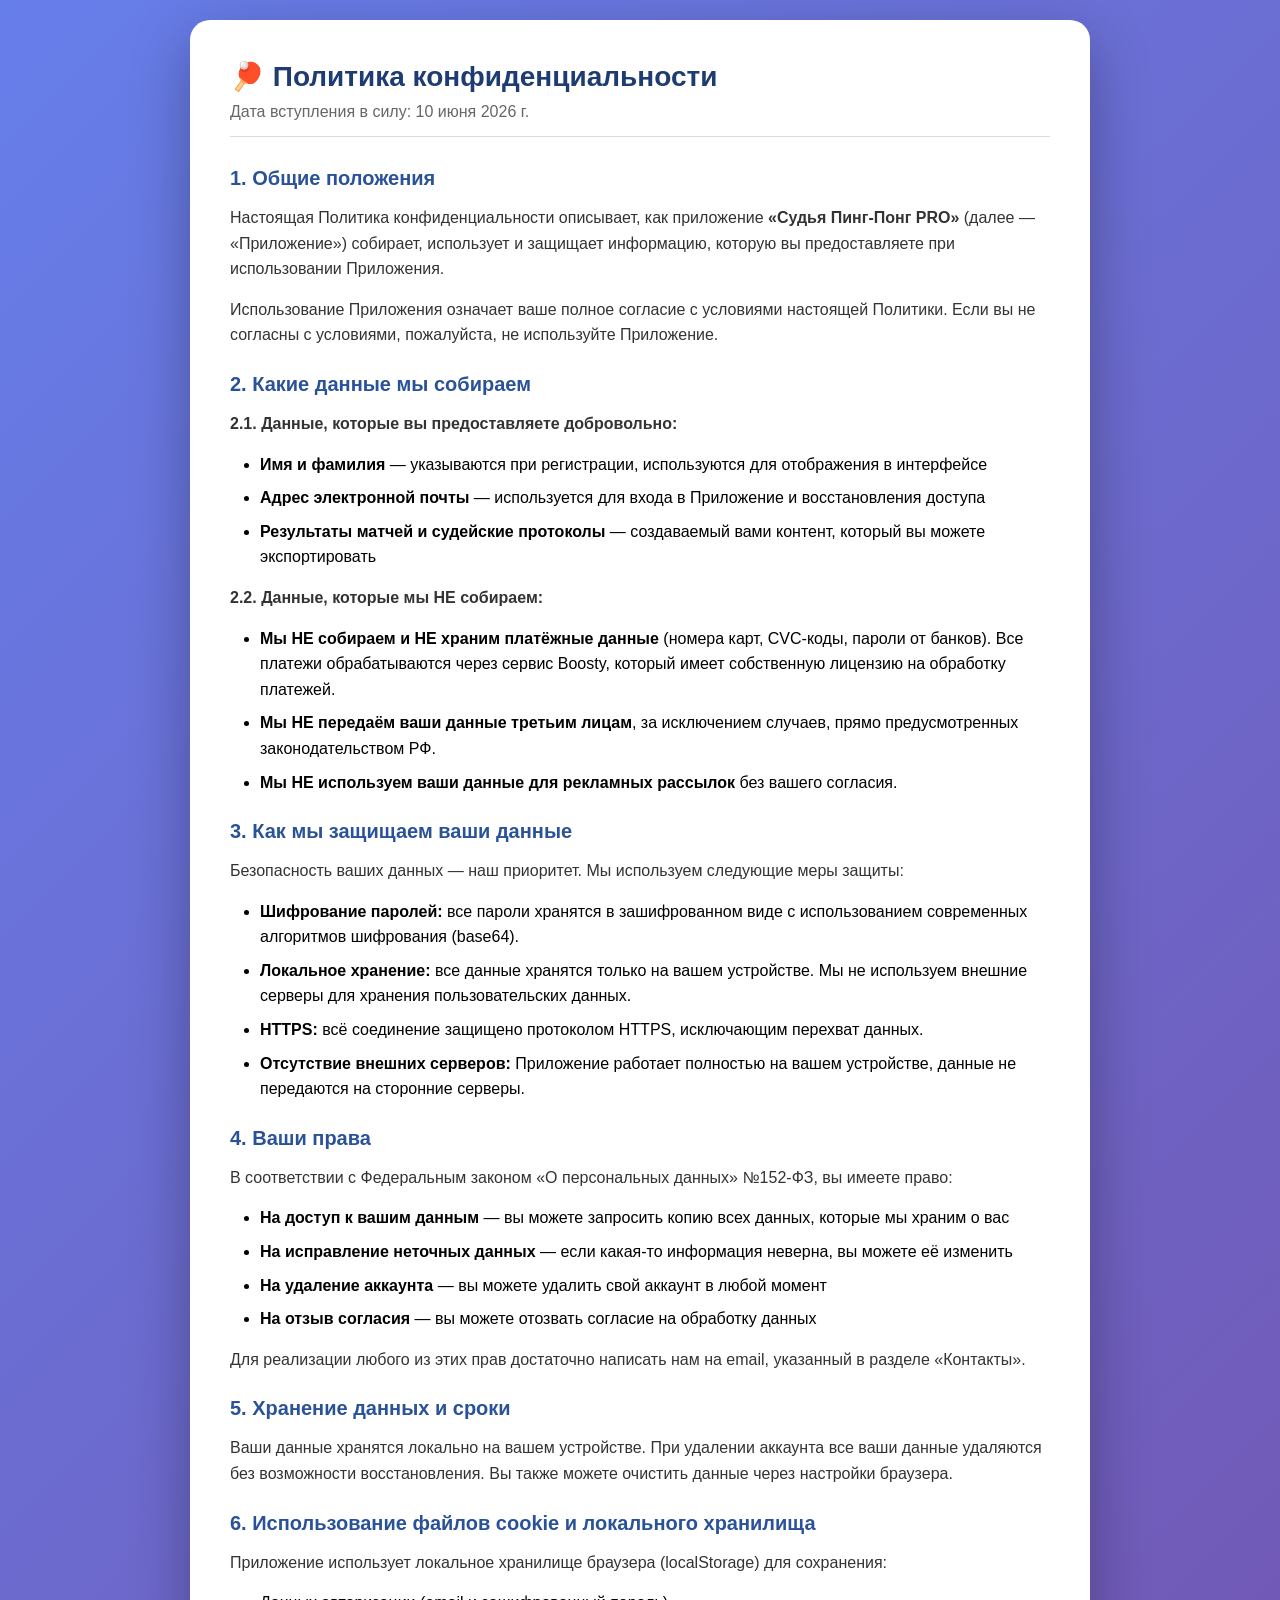
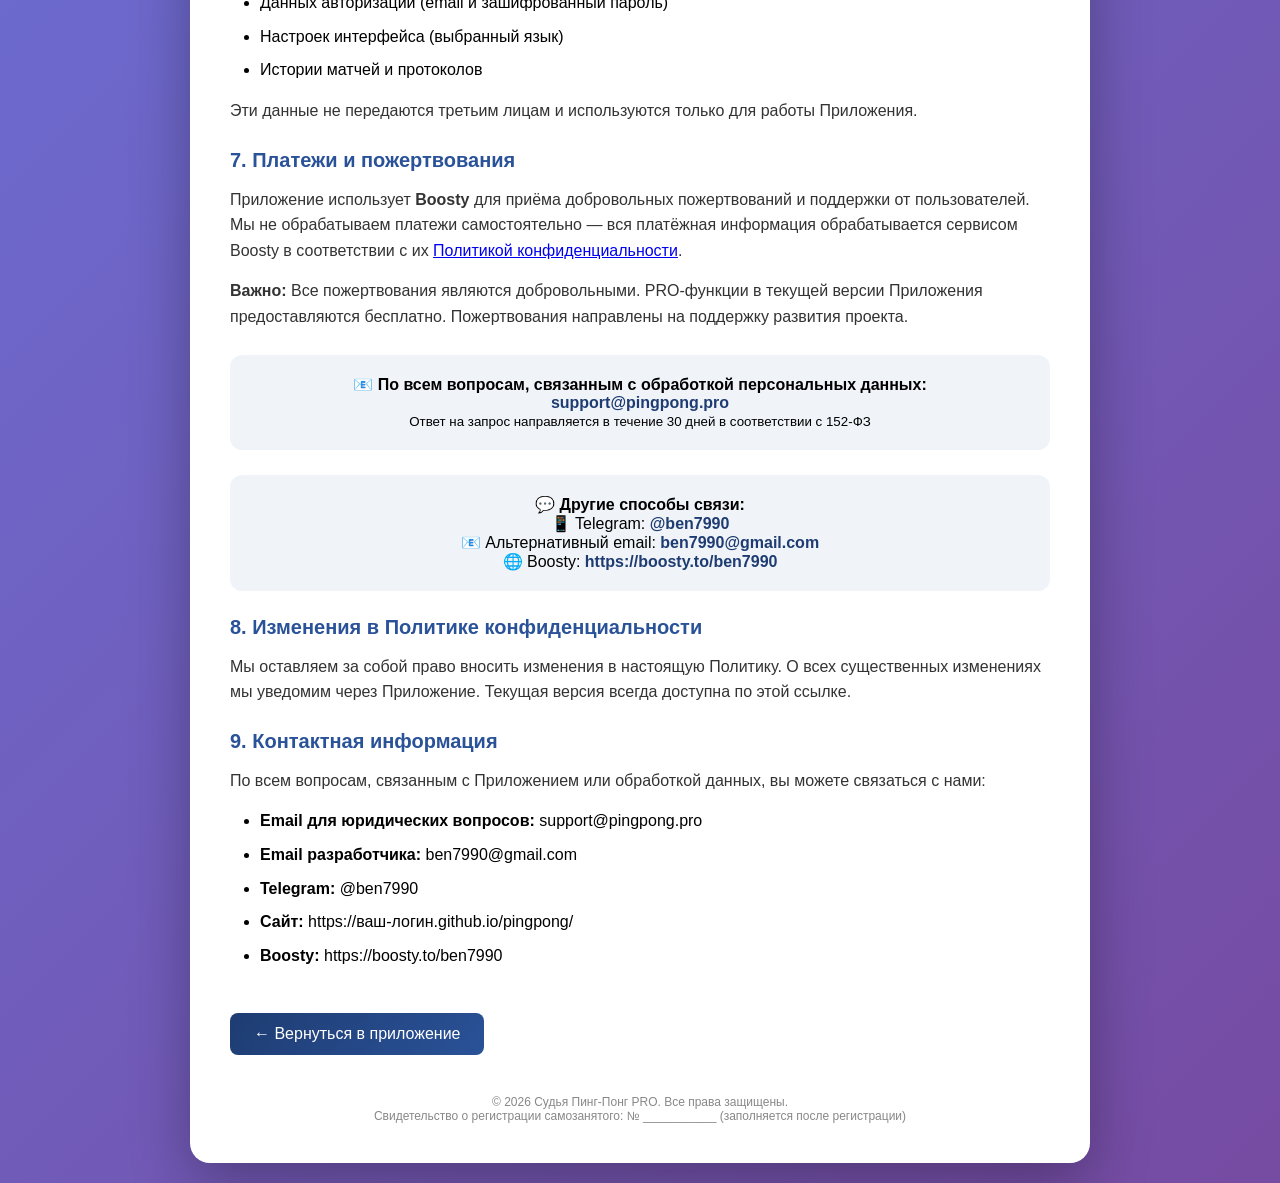
==== privacy.html @ 7342e380 "Add files via upload" ====
<!DOCTYPE html>
<html lang="ru">
<head>
    <meta charset="UTF-8">
    <meta name="viewport" content="width=device-width, initial-scale=1.0">
    <title>Политика конфиденциальности - Судья Пинг-Понг PRO</title>
    <style>
        * {
            margin: 0;
            padding: 0;
            box-sizing: border-box;
        }
        body {
            font-family: 'Segoe UI', Tahoma, Geneva, Verdana, sans-serif;
            background: linear-gradient(135deg, #667eea 0%, #764ba2 100%);
            min-height: 100vh;
            padding: 20px;
        }
        .container {
            max-width: 900px;
            margin: 0 auto;
            background: white;
            border-radius: 20px;
            padding: 40px;
            box-shadow: 0 20px 60px rgba(0,0,0,0.3);
        }
        h1 {
            color: #1e3c72;
            margin-bottom: 10px;
            font-size: 28px;
        }
        h2 {
            color: #2a5298;
            margin: 25px 0 15px 0;
            font-size: 20px;
        }
        .effective {
            color: #666;
            margin-bottom: 30px;
            padding-bottom: 15px;
            border-bottom: 1px solid #ddd;
        }
        p {
            line-height: 1.6;
            margin-bottom: 15px;
            color: #333;
        }
        ul {
            margin: 15px 0 15px 30px;
            line-height: 1.6;
        }
        li {
            margin-bottom: 8px;
        }
        .contact-block {
            background: #f0f4f8;
            padding: 20px;
            border-radius: 12px;
            margin: 25px 0;
            text-align: center;
        }
        .contact-block a {
            color: #1e3c72;
            text-decoration: none;
            font-weight: bold;
        }
        .back-btn {
            display: inline-block;
            margin-top: 30px;
            padding: 12px 24px;
            background: linear-gradient(135deg, #1e3c72, #2a5298);
            color: white;
            text-decoration: none;
            border-radius: 8px;
            text-align: center;
            transition: opacity 0.3s;
        }
        .back-btn:hover {
            opacity: 0.9;
        }
        footer {
            margin-top: 40px;
            text-align: center;
            color: #888;
            font-size: 12px;
        }
    </style>
</head>
<body>
    <div class="container">
        <h1>🏓 Политика конфиденциальности</h1>
        <div class="effective">Дата вступления в силу: 10 июня 2026 г.</div>

        <h2>1. Общие положения</h2>
        <p>Настоящая Политика конфиденциальности описывает, как приложение <strong>«Судья Пинг-Понг PRO»</strong> (далее — «Приложение») собирает, использует и защищает информацию, которую вы предоставляете при использовании Приложения.</p>
        <p>Использование Приложения означает ваше полное согласие с условиями настоящей Политики. Если вы не согласны с условиями, пожалуйста, не используйте Приложение.</p>

        <h2>2. Какие данные мы собираем</h2>
        <p><strong>2.1. Данные, которые вы предоставляете добровольно:</strong></p>
        <ul>
            <li><strong>Имя и фамилия</strong> — указываются при регистрации, используются для отображения в интерфейсе</li>
            <li><strong>Адрес электронной почты</strong> — используется для входа в Приложение и восстановления доступа</li>
            <li><strong>Результаты матчей и судейские протоколы</strong> — создаваемый вами контент, который вы можете экспортировать</li>
        </ul>

        <p><strong>2.2. Данные, которые мы НЕ собираем:</strong></p>
        <ul>
            <li><strong>Мы НЕ собираем и НЕ храним платёжные данные</strong> (номера карт, CVC-коды, пароли от банков). Все платежи обрабатываются через сервис Boosty, который имеет собственную лицензию на обработку платежей.</li>
            <li><strong>Мы НЕ передаём ваши данные третьим лицам</strong>, за исключением случаев, прямо предусмотренных законодательством РФ.</li>
            <li><strong>Мы НЕ используем ваши данные для рекламных рассылок</strong> без вашего согласия.</li>
        </ul>

        <h2>3. Как мы защищаем ваши данные</h2>
        <p>Безопасность ваших данных — наш приоритет. Мы используем следующие меры защиты:</p>
        <ul>
            <li><strong>Шифрование паролей:</strong> все пароли хранятся в зашифрованном виде с использованием современных алгоритмов шифрования (base64).</li>
            <li><strong>Локальное хранение:</strong> все данные хранятся только на вашем устройстве. Мы не используем внешние серверы для хранения пользовательских данных.</li>
            <li><strong>HTTPS:</strong> всё соединение защищено протоколом HTTPS, исключающим перехват данных.</li>
            <li><strong>Отсутствие внешних серверов:</strong> Приложение работает полностью на вашем устройстве, данные не передаются на сторонние серверы.</li>
        </ul>

        <h2>4. Ваши права</h2>
        <p>В соответствии с Федеральным законом «О персональных данных» №152-ФЗ, вы имеете право:</p>
        <ul>
            <li><strong>На доступ к вашим данным</strong> — вы можете запросить копию всех данных, которые мы храним о вас</li>
            <li><strong>На исправление неточных данных</strong> — если какая-то информация неверна, вы можете её изменить</li>
            <li><strong>На удаление аккаунта</strong> — вы можете удалить свой аккаунт в любой момент</li>
            <li><strong>На отзыв согласия</strong> — вы можете отозвать согласие на обработку данных</li>
        </ul>
        <p>Для реализации любого из этих прав достаточно написать нам на email, указанный в разделе «Контакты».</p>

        <h2>5. Хранение данных и сроки</h2>
        <p>Ваши данные хранятся локально на вашем устройстве. При удалении аккаунта все ваши данные удаляются без возможности восстановления. Вы также можете очистить данные через настройки браузера.</p>

        <h2>6. Использование файлов cookie и локального хранилища</h2>
        <p>Приложение использует локальное хранилище браузера (localStorage) для сохранения:</p>
        <ul>
            <li>Данных авторизации (email и зашифрованный пароль)</li>
            <li>Настроек интерфейса (выбранный язык)</li>
            <li>Истории матчей и протоколов</li>
        </ul>
        <p>Эти данные не передаются третьим лицам и используются только для работы Приложения.</p>

        <h2>7. Платежи и пожертвования</h2>
        <p>Приложение использует <strong>Boosty</strong> для приёма добровольных пожертвований и поддержки от пользователей. Мы не обрабатываем платежи самостоятельно — вся платёжная информация обрабатывается сервисом Boosty в соответствии с их <a href="https://boosty.to/legal/privacy" target="_blank">Политикой конфиденциальности</a>.</p>
        <p><strong>Важно:</strong> Все пожертвования являются добровольными. PRO-функции в текущей версии Приложения предоставляются бесплатно. Пожертвования направлены на поддержку развития проекта.</p>

        <div class="contact-block">
            <strong>📧 По всем вопросам, связанным с обработкой персональных данных:</strong><br>
            <a href="mailto:support@pingpong.pro">support@pingpong.pro</a><br>
            <small>Ответ на запрос направляется в течение 30 дней в соответствии с 152-ФЗ</small>
        </div>

        <div class="contact-block">
            <strong>💬 Другие способы связи:</strong><br>
            📱 Telegram: <a href="https://t.me/ben7990" target="_blank">@ben7990</a><br>
            📧 Альтернативный email: <a href="mailto:ben7990@gmail.com">ben7990@gmail.com</a><br>
            🌐 Boosty: <a href="https://boosty.to/ben7990" target="_blank">https://boosty.to/ben7990</a>
        </div>

        <h2>8. Изменения в Политике конфиденциальности</h2>
        <p>Мы оставляем за собой право вносить изменения в настоящую Политику. О всех существенных изменениях мы уведомим через Приложение. Текущая версия всегда доступна по этой ссылке.</p>

        <h2>9. Контактная информация</h2>
        <p>По всем вопросам, связанным с Приложением или обработкой данных, вы можете связаться с нами:</p>
        <ul>
            <li><strong>Email для юридических вопросов:</strong> support@pingpong.pro</li>
            <li><strong>Email разработчика:</strong> ben7990@gmail.com</li>
            <li><strong>Telegram:</strong> @ben7990</li>
            <li><strong>Сайт:</strong> https://ваш-логин.github.io/pingpong/</li>
            <li><strong>Boosty:</strong> https://boosty.to/ben7990</li>
        </ul>

        <a href="index.html" class="back-btn">← Вернуться в приложение</a>
        
        <footer>
            © 2026 Судья Пинг-Понг PRO. Все права защищены.<br>
            Свидетельство о регистрации самозанятого: № ___________ (заполняется после регистрации)
        </footer>
    </div>
</body>
</html>
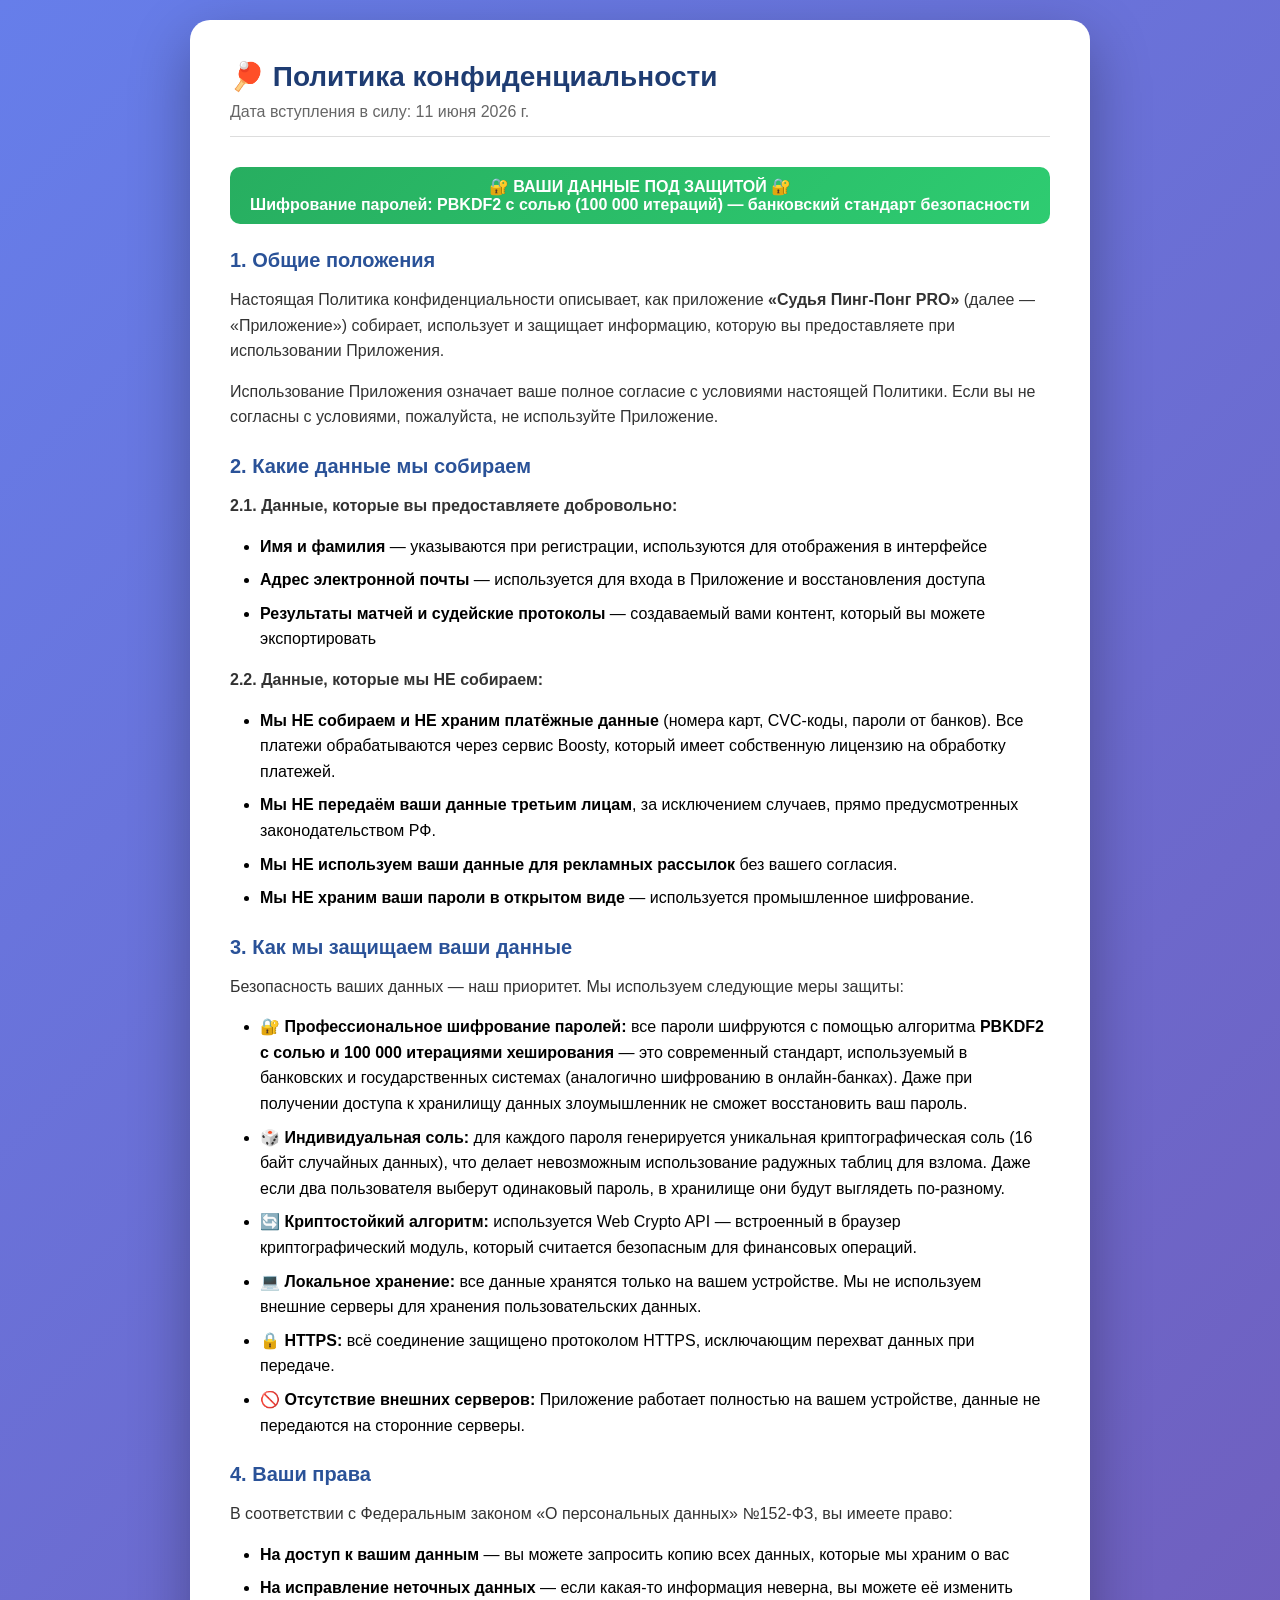
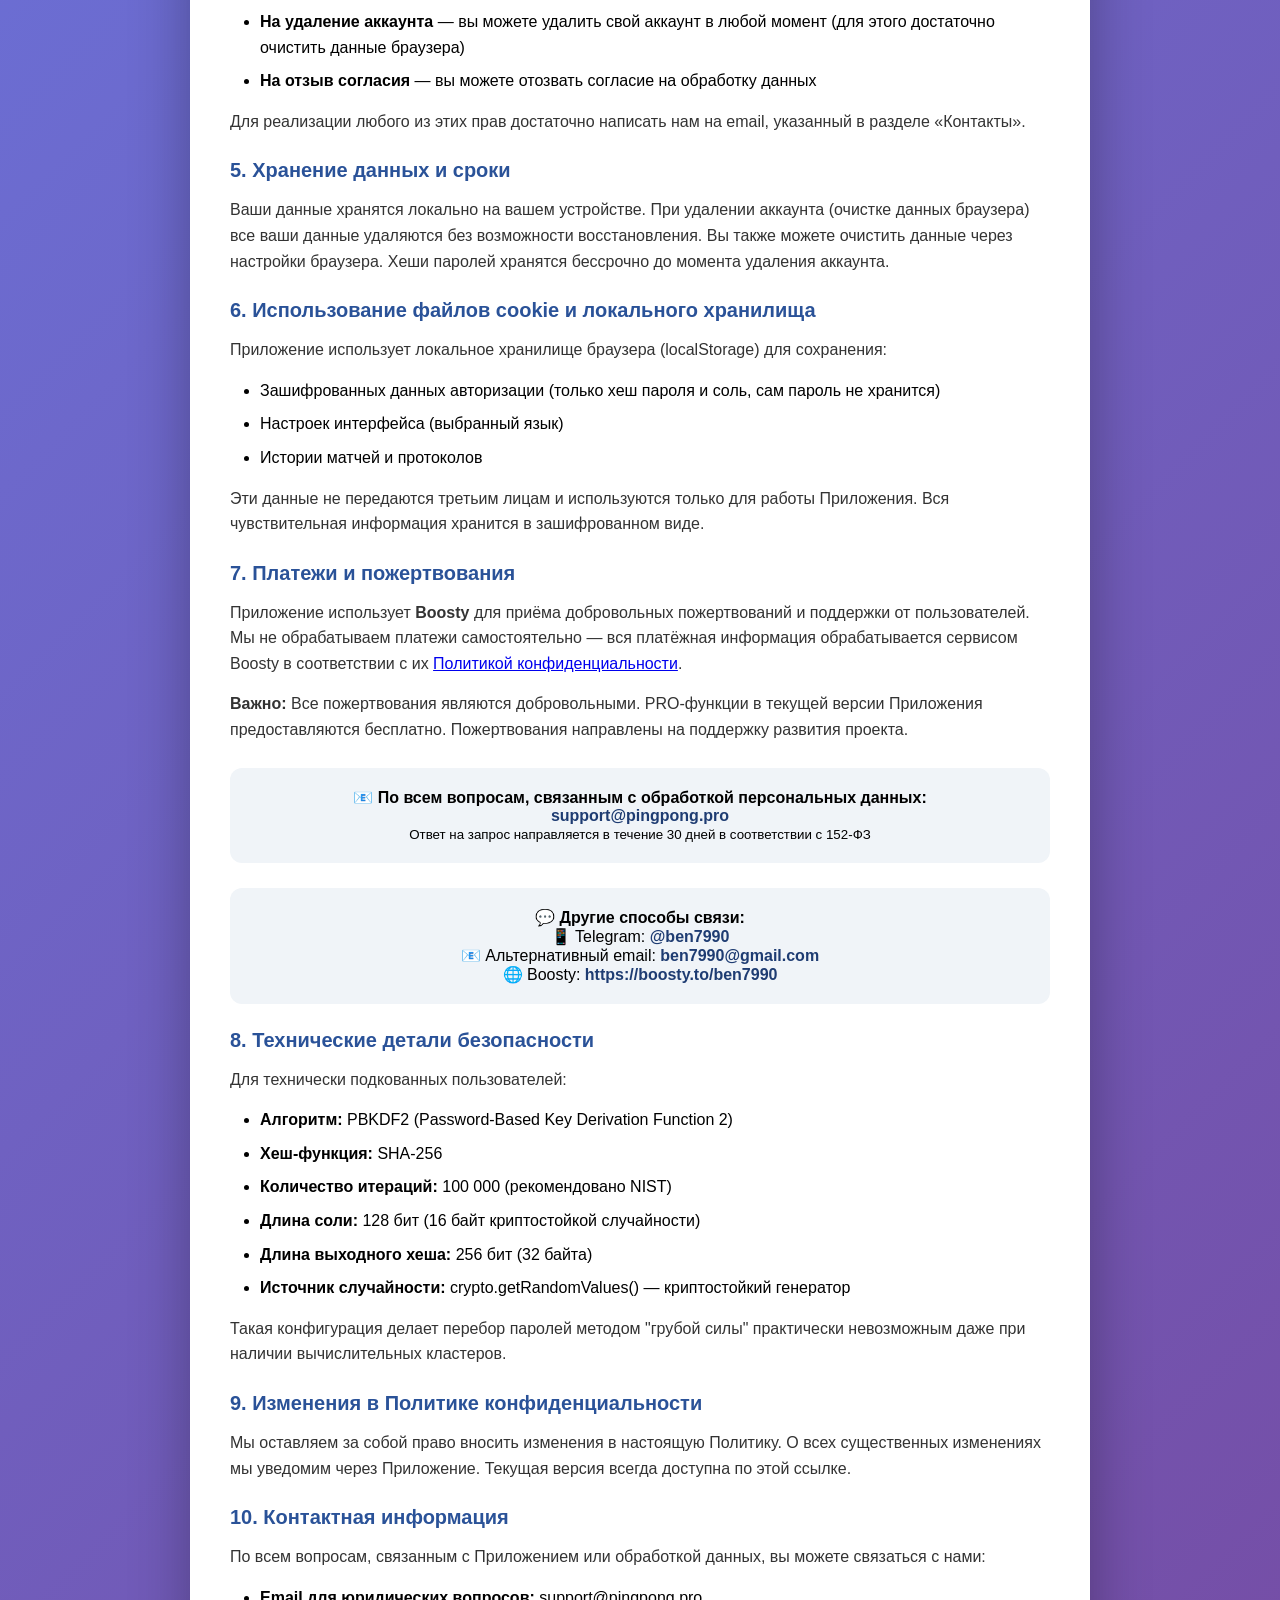
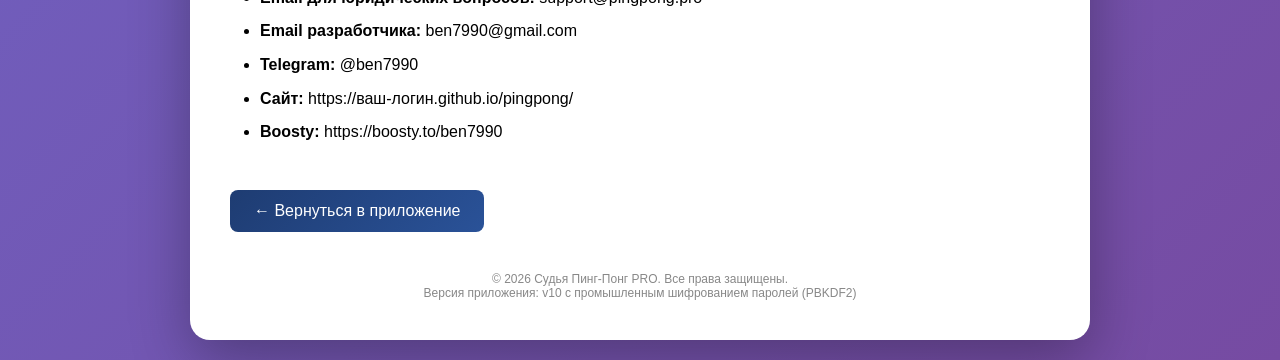
==== commit 249777d7: "Add files via upload" ====
--- a/privacy.html
+++ b/privacy.html
@@ -52,6 +52,15 @@
         li {
             margin-bottom: 8px;
         }
+        .security-badge {
+            background: linear-gradient(135deg, #27ae60, #2ecc71);
+            color: white;
+            padding: 10px 15px;
+            border-radius: 10px;
+            margin: 20px 0;
+            text-align: center;
+            font-weight: bold;
+        }
         .contact-block {
             background: #f0f4f8;
             padding: 20px;
@@ -89,7 +98,12 @@
 <body>
     <div class="container">
         <h1>🏓 Политика конфиденциальности</h1>
-        <div class="effective">Дата вступления в силу: 10 июня 2026 г.</div>
+        <div class="effective">Дата вступления в силу: 11 июня 2026 г.</div>
+
+        <div class="security-badge">
+            🔐 ВАШИ ДАННЫЕ ПОД ЗАЩИТОЙ 🔐<br>
+            Шифрование паролей: PBKDF2 с солью (100 000 итераций) — банковский стандарт безопасности
+        </div>
 
         <h2>1. Общие положения</h2>
         <p>Настоящая Политика конфиденциальности описывает, как приложение <strong>«Судья Пинг-Понг PRO»</strong> (далее — «Приложение») собирает, использует и защищает информацию, которую вы предоставляете при использовании Приложения.</p>
@@ -108,15 +122,18 @@
             <li><strong>Мы НЕ собираем и НЕ храним платёжные данные</strong> (номера карт, CVC-коды, пароли от банков). Все платежи обрабатываются через сервис Boosty, который имеет собственную лицензию на обработку платежей.</li>
             <li><strong>Мы НЕ передаём ваши данные третьим лицам</strong>, за исключением случаев, прямо предусмотренных законодательством РФ.</li>
             <li><strong>Мы НЕ используем ваши данные для рекламных рассылок</strong> без вашего согласия.</li>
+            <li><strong>Мы НЕ храним ваши пароли в открытом виде</strong> — используется промышленное шифрование.</li>
         </ul>
 
         <h2>3. Как мы защищаем ваши данные</h2>
         <p>Безопасность ваших данных — наш приоритет. Мы используем следующие меры защиты:</p>
         <ul>
-            <li><strong>Шифрование паролей:</strong> все пароли хранятся в зашифрованном виде с использованием современных алгоритмов шифрования (base64).</li>
-            <li><strong>Локальное хранение:</strong> все данные хранятся только на вашем устройстве. Мы не используем внешние серверы для хранения пользовательских данных.</li>
-            <li><strong>HTTPS:</strong> всё соединение защищено протоколом HTTPS, исключающим перехват данных.</li>
-            <li><strong>Отсутствие внешних серверов:</strong> Приложение работает полностью на вашем устройстве, данные не передаются на сторонние серверы.</li>
+            <li><strong>🔐 Профессиональное шифрование паролей:</strong> все пароли шифруются с помощью алгоритма <strong>PBKDF2 с солью и 100 000 итерациями хеширования</strong> — это современный стандарт, используемый в банковских и государственных системах (аналогично шифрованию в онлайн-банках). Даже при получении доступа к хранилищу данных злоумышленник не сможет восстановить ваш пароль.</li>
+            <li><strong>🎲 Индивидуальная соль:</strong> для каждого пароля генерируется уникальная криптографическая соль (16 байт случайных данных), что делает невозможным использование радужных таблиц для взлома. Даже если два пользователя выберут одинаковый пароль, в хранилище они будут выглядеть по-разному.</li>
+            <li><strong>🔄 Криптостойкий алгоритм:</strong> используется Web Crypto API — встроенный в браузер криптографический модуль, который считается безопасным для финансовых операций.</li>
+            <li><strong>💻 Локальное хранение:</strong> все данные хранятся только на вашем устройстве. Мы не используем внешние серверы для хранения пользовательских данных.</li>
+            <li><strong>🔒 HTTPS:</strong> всё соединение защищено протоколом HTTPS, исключающим перехват данных при передаче.</li>
+            <li><strong>🚫 Отсутствие внешних серверов:</strong> Приложение работает полностью на вашем устройстве, данные не передаются на сторонние серверы.</li>
         </ul>
 
         <h2>4. Ваши права</h2>
@@ -124,22 +141,22 @@
         <ul>
             <li><strong>На доступ к вашим данным</strong> — вы можете запросить копию всех данных, которые мы храним о вас</li>
             <li><strong>На исправление неточных данных</strong> — если какая-то информация неверна, вы можете её изменить</li>
-            <li><strong>На удаление аккаунта</strong> — вы можете удалить свой аккаунт в любой момент</li>
+            <li><strong>На удаление аккаунта</strong> — вы можете удалить свой аккаунт в любой момент (для этого достаточно очистить данные браузера)</li>
             <li><strong>На отзыв согласия</strong> — вы можете отозвать согласие на обработку данных</li>
         </ul>
         <p>Для реализации любого из этих прав достаточно написать нам на email, указанный в разделе «Контакты».</p>
 
         <h2>5. Хранение данных и сроки</h2>
-        <p>Ваши данные хранятся локально на вашем устройстве. При удалении аккаунта все ваши данные удаляются без возможности восстановления. Вы также можете очистить данные через настройки браузера.</p>
+        <p>Ваши данные хранятся локально на вашем устройстве. При удалении аккаунта (очистке данных браузера) все ваши данные удаляются без возможности восстановления. Вы также можете очистить данные через настройки браузера. Хеши паролей хранятся бессрочно до момента удаления аккаунта.</p>
 
         <h2>6. Использование файлов cookie и локального хранилища</h2>
         <p>Приложение использует локальное хранилище браузера (localStorage) для сохранения:</p>
         <ul>
-            <li>Данных авторизации (email и зашифрованный пароль)</li>
+            <li>Зашифрованных данных авторизации (только хеш пароля и соль, сам пароль не хранится)</li>
             <li>Настроек интерфейса (выбранный язык)</li>
             <li>Истории матчей и протоколов</li>
         </ul>
-        <p>Эти данные не передаются третьим лицам и используются только для работы Приложения.</p>
+        <p>Эти данные не передаются третьим лицам и используются только для работы Приложения. Вся чувствительная информация хранится в зашифрованном виде.</p>
 
         <h2>7. Платежи и пожертвования</h2>
         <p>Приложение использует <strong>Boosty</strong> для приёма добровольных пожертвований и поддержки от пользователей. Мы не обрабатываем платежи самостоятельно — вся платёжная информация обрабатывается сервисом Boosty в соответствии с их <a href="https://boosty.to/legal/privacy" target="_blank">Политикой конфиденциальности</a>.</p>
@@ -158,10 +175,22 @@
             🌐 Boosty: <a href="https://boosty.to/ben7990" target="_blank">https://boosty.to/ben7990</a>
         </div>
 
-        <h2>8. Изменения в Политике конфиденциальности</h2>
+        <h2>8. Технические детали безопасности</h2>
+        <p>Для технически подкованных пользователей:</p>
+        <ul>
+            <li><strong>Алгоритм:</strong> PBKDF2 (Password-Based Key Derivation Function 2)</li>
+            <li><strong>Хеш-функция:</strong> SHA-256</li>
+            <li><strong>Количество итераций:</strong> 100 000 (рекомендовано NIST)</li>
+            <li><strong>Длина соли:</strong> 128 бит (16 байт криптостойкой случайности)</li>
+            <li><strong>Длина выходного хеша:</strong> 256 бит (32 байта)</li>
+            <li><strong>Источник случайности:</strong> crypto.getRandomValues() — криптостойкий генератор</li>
+        </ul>
+        <p>Такая конфигурация делает перебор паролей методом "грубой силы" практически невозможным даже при наличии вычислительных кластеров.</p>
+
+        <h2>9. Изменения в Политике конфиденциальности</h2>
         <p>Мы оставляем за собой право вносить изменения в настоящую Политику. О всех существенных изменениях мы уведомим через Приложение. Текущая версия всегда доступна по этой ссылке.</p>
 
-        <h2>9. Контактная информация</h2>
+        <h2>10. Контактная информация</h2>
         <p>По всем вопросам, связанным с Приложением или обработкой данных, вы можете связаться с нами:</p>
         <ul>
             <li><strong>Email для юридических вопросов:</strong> support@pingpong.pro</li>
@@ -175,7 +204,7 @@
         
         <footer>
             © 2026 Судья Пинг-Понг PRO. Все права защищены.<br>
-            Свидетельство о регистрации самозанятого: № ___________ (заполняется после регистрации)
+            Версия приложения: v10 с промышленным шифрованием паролей (PBKDF2)
         </footer>
     </div>
 </body>
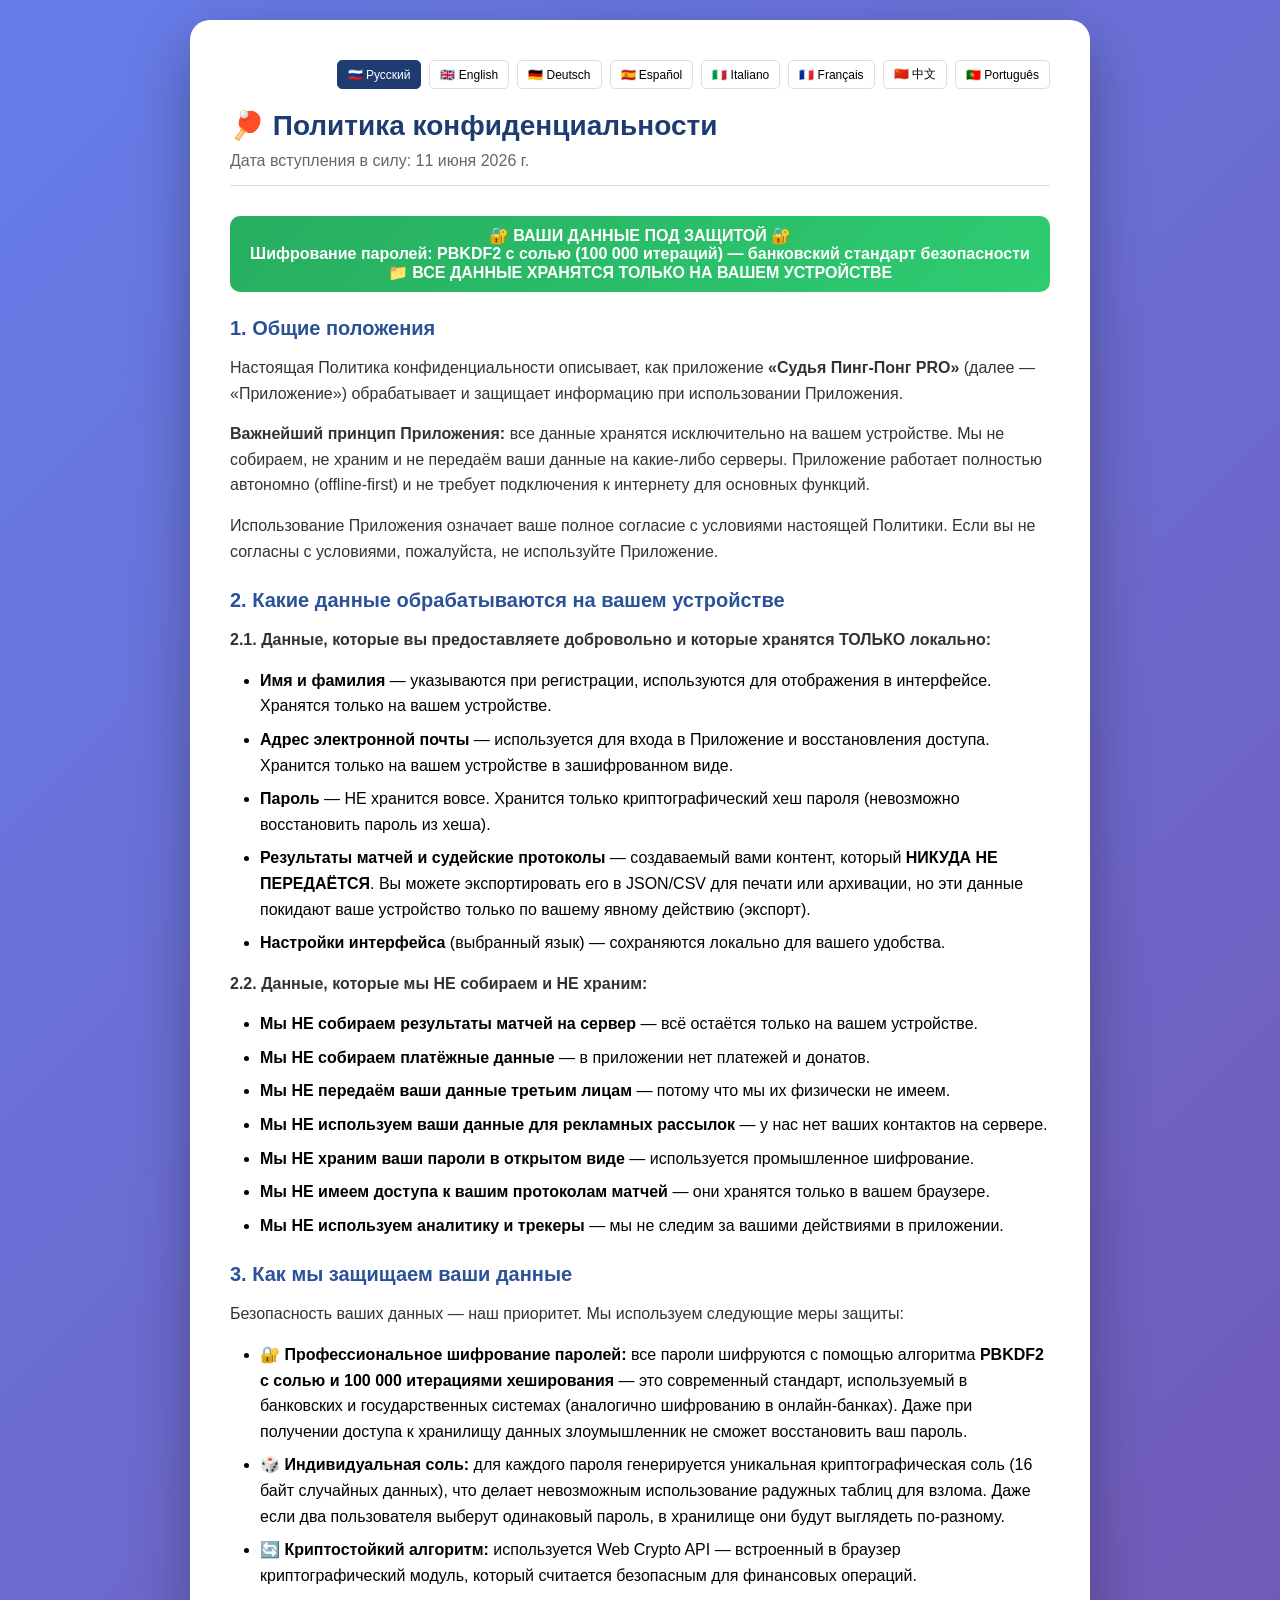
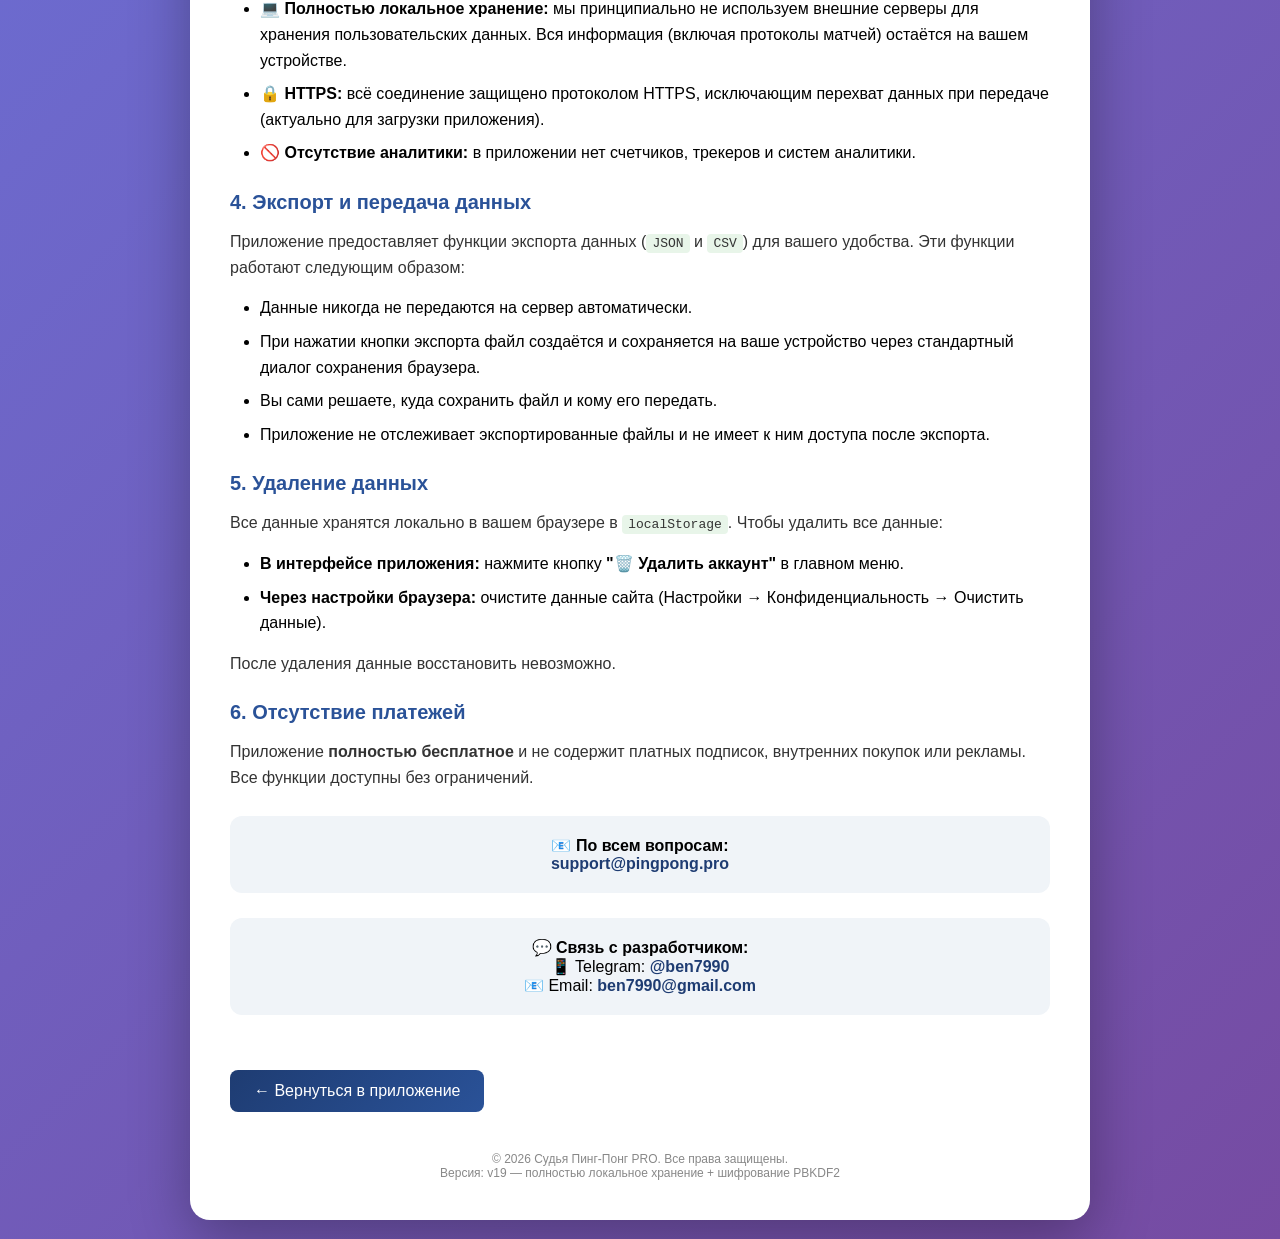
==== commit 9661ff34: "Add files via upload" ====
--- a/privacy.html
+++ b/privacy.html
@@ -24,6 +24,30 @@
             padding: 40px;
             box-shadow: 0 20px 60px rgba(0,0,0,0.3);
         }
+        .lang-selector {
+            display: flex;
+            justify-content: flex-end;
+            gap: 8px;
+            margin-bottom: 20px;
+            flex-wrap: wrap;
+        }
+        .lang-selector button {
+            padding: 5px 10px;
+            border: 1px solid #ddd;
+            border-radius: 5px;
+            background: white;
+            cursor: pointer;
+            font-size: 12px;
+            transition: all 0.3s;
+        }
+        .lang-selector button:hover {
+            background: #f0f0f0;
+        }
+        .lang-selector button.active {
+            background: #1e3c72;
+            color: white;
+            border-color: #1e3c72;
+        }
         h1 {
             color: #1e3c72;
             margin-bottom: 10px;
@@ -93,119 +117,778 @@
             color: #888;
             font-size: 12px;
         }
+        .highlight {
+            background: #e8f5e9;
+            padding: 2px 6px;
+            border-radius: 4px;
+            font-family: monospace;
+        }
+        .content {
+            display: none;
+        }
+        .content.active {
+            display: block;
+        }
     </style>
 </head>
 <body>
     <div class="container">
-        <h1>🏓 Политика конфиденциальности</h1>
-        <div class="effective">Дата вступления в силу: 11 июня 2026 г.</div>
-
-        <div class="security-badge">
-            🔐 ВАШИ ДАННЫЕ ПОД ЗАЩИТОЙ 🔐<br>
-            Шифрование паролей: PBKDF2 с солью (100 000 итераций) — банковский стандарт безопасности
+        <!-- Выбор языка -->
+        <div class="lang-selector">
+            <button class="active" data-lang="ru">🇷🇺 Русский</button>
+            <button data-lang="en">🇬🇧 English</button>
+            <button data-lang="de">🇩🇪 Deutsch</button>
+            <button data-lang="es">🇪🇸 Español</button>
+            <button data-lang="it">🇮🇹 Italiano</button>
+            <button data-lang="fr">🇫🇷 Français</button>
+            <button data-lang="zh">🇨🇳 中文</button>
+            <button data-lang="pt">🇵🇹 Português</button>
         </div>
 
-        <h2>1. Общие положения</h2>
-        <p>Настоящая Политика конфиденциальности описывает, как приложение <strong>«Судья Пинг-Понг PRO»</strong> (далее — «Приложение») собирает, использует и защищает информацию, которую вы предоставляете при использовании Приложения.</p>
-        <p>Использование Приложения означает ваше полное согласие с условиями настоящей Политики. Если вы не согласны с условиями, пожалуйста, не используйте Приложение.</p>
-
-        <h2>2. Какие данные мы собираем</h2>
-        <p><strong>2.1. Данные, которые вы предоставляете добровольно:</strong></p>
-        <ul>
-            <li><strong>Имя и фамилия</strong> — указываются при регистрации, используются для отображения в интерфейсе</li>
-            <li><strong>Адрес электронной почты</strong> — используется для входа в Приложение и восстановления доступа</li>
-            <li><strong>Результаты матчей и судейские протоколы</strong> — создаваемый вами контент, который вы можете экспортировать</li>
-        </ul>
-
-        <p><strong>2.2. Данные, которые мы НЕ собираем:</strong></p>
-        <ul>
-            <li><strong>Мы НЕ собираем и НЕ храним платёжные данные</strong> (номера карт, CVC-коды, пароли от банков). Все платежи обрабатываются через сервис Boosty, который имеет собственную лицензию на обработку платежей.</li>
-            <li><strong>Мы НЕ передаём ваши данные третьим лицам</strong>, за исключением случаев, прямо предусмотренных законодательством РФ.</li>
-            <li><strong>Мы НЕ используем ваши данные для рекламных рассылок</strong> без вашего согласия.</li>
-            <li><strong>Мы НЕ храним ваши пароли в открытом виде</strong> — используется промышленное шифрование.</li>
-        </ul>
-
-        <h2>3. Как мы защищаем ваши данные</h2>
-        <p>Безопасность ваших данных — наш приоритет. Мы используем следующие меры защиты:</p>
-        <ul>
-            <li><strong>🔐 Профессиональное шифрование паролей:</strong> все пароли шифруются с помощью алгоритма <strong>PBKDF2 с солью и 100 000 итерациями хеширования</strong> — это современный стандарт, используемый в банковских и государственных системах (аналогично шифрованию в онлайн-банках). Даже при получении доступа к хранилищу данных злоумышленник не сможет восстановить ваш пароль.</li>
-            <li><strong>🎲 Индивидуальная соль:</strong> для каждого пароля генерируется уникальная криптографическая соль (16 байт случайных данных), что делает невозможным использование радужных таблиц для взлома. Даже если два пользователя выберут одинаковый пароль, в хранилище они будут выглядеть по-разному.</li>
-            <li><strong>🔄 Криптостойкий алгоритм:</strong> используется Web Crypto API — встроенный в браузер криптографический модуль, который считается безопасным для финансовых операций.</li>
-            <li><strong>💻 Локальное хранение:</strong> все данные хранятся только на вашем устройстве. Мы не используем внешние серверы для хранения пользовательских данных.</li>
-            <li><strong>🔒 HTTPS:</strong> всё соединение защищено протоколом HTTPS, исключающим перехват данных при передаче.</li>
-            <li><strong>🚫 Отсутствие внешних серверов:</strong> Приложение работает полностью на вашем устройстве, данные не передаются на сторонние серверы.</li>
-        </ul>
-
-        <h2>4. Ваши права</h2>
-        <p>В соответствии с Федеральным законом «О персональных данных» №152-ФЗ, вы имеете право:</p>
-        <ul>
-            <li><strong>На доступ к вашим данным</strong> — вы можете запросить копию всех данных, которые мы храним о вас</li>
-            <li><strong>На исправление неточных данных</strong> — если какая-то информация неверна, вы можете её изменить</li>
-            <li><strong>На удаление аккаунта</strong> — вы можете удалить свой аккаунт в любой момент (для этого достаточно очистить данные браузера)</li>
-            <li><strong>На отзыв согласия</strong> — вы можете отозвать согласие на обработку данных</li>
-        </ul>
-        <p>Для реализации любого из этих прав достаточно написать нам на email, указанный в разделе «Контакты».</p>
-
-        <h2>5. Хранение данных и сроки</h2>
-        <p>Ваши данные хранятся локально на вашем устройстве. При удалении аккаунта (очистке данных браузера) все ваши данные удаляются без возможности восстановления. Вы также можете очистить данные через настройки браузера. Хеши паролей хранятся бессрочно до момента удаления аккаунта.</p>
-
-        <h2>6. Использование файлов cookie и локального хранилища</h2>
-        <p>Приложение использует локальное хранилище браузера (localStorage) для сохранения:</p>
-        <ul>
-            <li>Зашифрованных данных авторизации (только хеш пароля и соль, сам пароль не хранится)</li>
-            <li>Настроек интерфейса (выбранный язык)</li>
-            <li>Истории матчей и протоколов</li>
-        </ul>
-        <p>Эти данные не передаются третьим лицам и используются только для работы Приложения. Вся чувствительная информация хранится в зашифрованном виде.</p>
-
-        <h2>7. Платежи и пожертвования</h2>
-        <p>Приложение использует <strong>Boosty</strong> для приёма добровольных пожертвований и поддержки от пользователей. Мы не обрабатываем платежи самостоятельно — вся платёжная информация обрабатывается сервисом Boosty в соответствии с их <a href="https://boosty.to/legal/privacy" target="_blank">Политикой конфиденциальности</a>.</p>
-        <p><strong>Важно:</strong> Все пожертвования являются добровольными. PRO-функции в текущей версии Приложения предоставляются бесплатно. Пожертвования направлены на поддержку развития проекта.</p>
-
-        <div class="contact-block">
-            <strong>📧 По всем вопросам, связанным с обработкой персональных данных:</strong><br>
-            <a href="mailto:support@pingpong.pro">support@pingpong.pro</a><br>
-            <small>Ответ на запрос направляется в течение 30 дней в соответствии с 152-ФЗ</small>
+        <!-- РУССКИЙ -->
+        <div id="content-ru" class="content active">
+            <h1>🏓 Политика конфиденциальности</h1>
+            <div class="effective">Дата вступления в силу: 11 июня 2026 г.</div>
+
+            <div class="security-badge">
+                🔐 ВАШИ ДАННЫЕ ПОД ЗАЩИТОЙ 🔐<br>
+                Шифрование паролей: PBKDF2 с солью (100 000 итераций) — банковский стандарт безопасности<br>
+                📁 ВСЕ ДАННЫЕ ХРАНЯТСЯ ТОЛЬКО НА ВАШЕМ УСТРОЙСТВЕ
+            </div>
+
+            <h2>1. Общие положения</h2>
+            <p>Настоящая Политика конфиденциальности описывает, как приложение <strong>«Судья Пинг-Понг PRO»</strong> (далее — «Приложение») обрабатывает и защищает информацию при использовании Приложения.</p>
+            <p><strong>Важнейший принцип Приложения:</strong> все данные хранятся исключительно на вашем устройстве. Мы не собираем, не храним и не передаём ваши данные на какие-либо серверы. Приложение работает полностью автономно (offline-first) и не требует подключения к интернету для основных функций.</p>
+            <p>Использование Приложения означает ваше полное согласие с условиями настоящей Политики. Если вы не согласны с условиями, пожалуйста, не используйте Приложение.</p>
+
+            <h2>2. Какие данные обрабатываются на вашем устройстве</h2>
+            <p><strong>2.1. Данные, которые вы предоставляете добровольно и которые хранятся ТОЛЬКО локально:</strong></p>
+            <ul>
+                <li><strong>Имя и фамилия</strong> — указываются при регистрации, используются для отображения в интерфейсе. Хранятся только на вашем устройстве.</li>
+                <li><strong>Адрес электронной почты</strong> — используется для входа в Приложение и восстановления доступа. Хранится только на вашем устройстве в зашифрованном виде.</li>
+                <li><strong>Пароль</strong> — НЕ хранится вовсе. Хранится только криптографический хеш пароля (невозможно восстановить пароль из хеша).</li>
+                <li><strong>Результаты матчей и судейские протоколы</strong> — создаваемый вами контент, который <strong>НИКУДА НЕ ПЕРЕДАЁТСЯ</strong>. Вы можете экспортировать его в JSON/CSV для печати или архивации, но эти данные покидают ваше устройство только по вашему явному действию (экспорт).</li>
+                <li><strong>Настройки интерфейса</strong> (выбранный язык) — сохраняются локально для вашего удобства.</li>
+            </ul>
+
+            <p><strong>2.2. Данные, которые мы НЕ собираем и НЕ храним:</strong></p>
+            <ul>
+                <li><strong>Мы НЕ собираем результаты матчей на сервер</strong> — всё остаётся только на вашем устройстве.</li>
+                <li><strong>Мы НЕ собираем платёжные данные</strong> — в приложении нет платежей и донатов.</li>
+                <li><strong>Мы НЕ передаём ваши данные третьим лицам</strong> — потому что мы их физически не имеем.</li>
+                <li><strong>Мы НЕ используем ваши данные для рекламных рассылок</strong> — у нас нет ваших контактов на сервере.</li>
+                <li><strong>Мы НЕ храним ваши пароли в открытом виде</strong> — используется промышленное шифрование.</li>
+                <li><strong>Мы НЕ имеем доступа к вашим протоколам матчей</strong> — они хранятся только в вашем браузере.</li>
+                <li><strong>Мы НЕ используем аналитику и трекеры</strong> — мы не следим за вашими действиями в приложении.</li>
+            </ul>
+
+            <h2>3. Как мы защищаем ваши данные</h2>
+            <p>Безопасность ваших данных — наш приоритет. Мы используем следующие меры защиты:</p>
+            <ul>
+                <li><strong>🔐 Профессиональное шифрование паролей:</strong> все пароли шифруются с помощью алгоритма <strong>PBKDF2 с солью и 100 000 итерациями хеширования</strong> — это современный стандарт, используемый в банковских и государственных системах (аналогично шифрованию в онлайн-банках). Даже при получении доступа к хранилищу данных злоумышленник не сможет восстановить ваш пароль.</li>
+                <li><strong>🎲 Индивидуальная соль:</strong> для каждого пароля генерируется уникальная криптографическая соль (16 байт случайных данных), что делает невозможным использование радужных таблиц для взлома. Даже если два пользователя выберут одинаковый пароль, в хранилище они будут выглядеть по-разному.</li>
+                <li><strong>🔄 Криптостойкий алгоритм:</strong> используется Web Crypto API — встроенный в браузер криптографический модуль, который считается безопасным для финансовых операций.</li>
+                <li><strong>💻 Полностью локальное хранение:</strong> мы принципиально не используем внешние серверы для хранения пользовательских данных. Вся информация (включая протоколы матчей) остаётся на вашем устройстве.</li>
+                <li><strong>🔒 HTTPS:</strong> всё соединение защищено протоколом HTTPS, исключающим перехват данных при передаче (актуально для загрузки приложения).</li>
+                <li><strong>🚫 Отсутствие аналитики:</strong> в приложении нет счетчиков, трекеров и систем аналитики.</li>
+            </ul>
+
+            <h2>4. Экспорт и передача данных</h2>
+            <p>Приложение предоставляет функции экспорта данных (<span class="highlight">JSON</span> и <span class="highlight">CSV</span>) для вашего удобства. Эти функции работают следующим образом:</p>
+            <ul>
+                <li>Данные никогда не передаются на сервер автоматически.</li>
+                <li>При нажатии кнопки экспорта файл создаётся и сохраняется на ваше устройство через стандартный диалог сохранения браузера.</li>
+                <li>Вы сами решаете, куда сохранить файл и кому его передать.</li>
+                <li>Приложение не отслеживает экспортированные файлы и не имеет к ним доступа после экспорта.</li>
+            </ul>
+
+            <h2>5. Удаление данных</h2>
+            <p>Все данные хранятся локально в вашем браузере в <span class="highlight">localStorage</span>. Чтобы удалить все данные:</p>
+            <ul>
+                <li><strong>В интерфейсе приложения:</strong> нажмите кнопку <strong>"🗑️ Удалить аккаунт"</strong> в главном меню.</li>
+                <li><strong>Через настройки браузера:</strong> очистите данные сайта (Настройки → Конфиденциальность → Очистить данные).</li>
+            </ul>
+            <p>После удаления данные восстановить невозможно.</p>
+
+            <h2>6. Отсутствие платежей</h2>
+            <p>Приложение <strong>полностью бесплатное</strong> и не содержит платных подписок, внутренних покупок или рекламы. Все функции доступны без ограничений.</p>
+
+            <div class="contact-block">
+                <strong>📧 По всем вопросам:</strong><br>
+                <a href="mailto:support@pingpong.pro">support@pingpong.pro</a>
+            </div>
+
+            <div class="contact-block">
+                <strong>💬 Связь с разработчиком:</strong><br>
+                📱 Telegram: <a href="https://t.me/ben7990" target="_blank">@ben7990</a><br>
+                📧 Email: <a href="mailto:ben7990@gmail.com">ben7990@gmail.com</a>
+            </div>
+
+            <a href="index.html" class="back-btn">← Вернуться в приложение</a>
+            
+            <footer>
+                © 2026 Судья Пинг-Понг PRO. Все права защищены.<br>
+                Версия: v19 — полностью локальное хранение + шифрование PBKDF2
+            </footer>
         </div>
 
-        <div class="contact-block">
-            <strong>💬 Другие способы связи:</strong><br>
-            📱 Telegram: <a href="https://t.me/ben7990" target="_blank">@ben7990</a><br>
-            📧 Альтернативный email: <a href="mailto:ben7990@gmail.com">ben7990@gmail.com</a><br>
-            🌐 Boosty: <a href="https://boosty.to/ben7990" target="_blank">https://boosty.to/ben7990</a>
+        <!-- АНГЛИЙСКИЙ -->
+        <div id="content-en" class="content">
+            <h1>🏓 Privacy Policy</h1>
+            <div class="effective">Effective date: June 11, 2026</div>
+
+            <div class="security-badge">
+                🔐 YOUR DATA IS PROTECTED 🔐<br>
+                Password encryption: PBKDF2 with salt (100,000 iterations) — banking security standard<br>
+                📁 ALL DATA STORED ONLY ON YOUR DEVICE
+            </div>
+
+            <h2>1. General Provisions</h2>
+            <p>This Privacy Policy describes how the <strong>«Referee Ping-Pong PRO»</strong> application (hereinafter — the «Application») processes and protects information when using the Application.</p>
+            <p><strong>The most important principle of the Application:</strong> all data is stored exclusively on your device. We do not collect, store, or transmit your data to any servers. The application works completely offline (offline-first) and does not require an internet connection for basic functions.</p>
+            <p>Using the Application means your full agreement with the terms of this Policy. If you do not agree with the terms, please do not use the Application.</p>
+
+            <h2>2. What data is processed on your device</h2>
+            <p><strong>2.1. Data you voluntarily provide and stored ONLY locally:</strong></p>
+            <ul>
+                <li><strong>First and last name</strong> — provided during registration, used for display in the interface. Stored only on your device.</li>
+                <li><strong>Email address</strong> — used for login and password recovery. Stored only on your device in encrypted form.</li>
+                <li><strong>Password</strong> — NOT stored at all. Only the cryptographic hash of the password is stored (impossible to recover the password from the hash).</li>
+                <li><strong>Match results and referee protocols</strong> — content you create that is <strong>NEVER TRANSMITTED</strong>. You can export it to JSON/CSV for printing or archiving, but this data leaves your device only by your explicit action (export).</li>
+                <li><strong>Interface settings</strong> (selected language) — saved locally for your convenience.</li>
+            </ul>
+
+            <p><strong>2.2. Data we DO NOT collect or store:</strong></p>
+            <ul>
+                <li><strong>We DO NOT collect match results to the server</strong> — everything remains only on your device.</li>
+                <li><strong>We DO NOT collect payment data</strong> — the application has no payments or donations.</li>
+                <li><strong>We DO NOT transfer your data to third parties</strong> — because we do not physically have it.</li>
+                <li><strong>We DO NOT use your data for advertising mailings</strong> — we do not have your contacts on the server.</li>
+                <li><strong>We DO NOT store your passwords in plain text</strong> — industrial encryption is used.</li>
+                <li><strong>We DO NOT have access to your match protocols</strong> — they are stored only in your browser.</li>
+                <li><strong>We DO NOT use analytics and trackers</strong> — we do not track your actions in the application.</li>
+            </ul>
+
+            <h2>3. How we protect your data</h2>
+            <p>Data security is our priority. We use the following protection measures:</p>
+            <ul>
+                <li><strong>🔐 Professional password encryption:</strong> all passwords are encrypted using the <strong>PBKDF2 algorithm with salt and 100,000 hashing iterations</strong> — this is a modern standard used in banking and government systems (similar to encryption in online banks). Even if an attacker gains access to the data storage, they will not be able to recover your password.</li>
+                <li><strong>🎲 Individual salt:</strong> a unique cryptographic salt (16 bytes of random data) is generated for each password, making the use of rainbow tables for cracking impossible. Even if two users choose the same password, they will look different in storage.</li>
+                <li><strong>🔄 Cryptographically strong algorithm:</strong> Web Crypto API is used — a built-in browser cryptographic module considered safe for financial operations.</li>
+                <li><strong>💻 Fully local storage:</strong> we fundamentally do not use external servers for storing user data. All information (including match protocols) remains on your device.</li>
+                <li><strong>🔒 HTTPS:</strong> all connections are protected by HTTPS protocol, preventing data interception during transmission (relevant for loading the application).</li>
+                <li><strong>🚫 No analytics:</strong> the application has no counters, trackers, or analytics systems.</li>
+            </ul>
+
+            <h2>4. Export and data transfer</h2>
+            <p>The application provides data export functions (<span class="highlight">JSON</span> and <span class="highlight">CSV</span>) for your convenience. These functions work as follows:</p>
+            <ul>
+                <li>Data is never automatically transmitted to the server.</li>
+                <li>When you click the export button, a file is created and saved to your device through the standard browser save dialog.</li>
+                <li>You decide where to save the file and who to share it with.</li>
+                <li>The application does not track exported files and has no access to them after export.</li>
+            </ul>
+
+            <h2>5. Data deletion</h2>
+            <p>All data is stored locally in your browser in <span class="highlight">localStorage</span>. To delete all data:</p>
+            <ul>
+                <li><strong>In the application interface:</strong> click the <strong>"🗑️ Delete Account"</strong> button in the main menu.</li>
+                <li><strong>Through browser settings:</strong> clear site data (Settings → Privacy → Clear data).</li>
+            </ul>
+            <p>After deletion, data cannot be recovered.</p>
+
+            <h2>6. No payments</h2>
+            <p>The application is <strong>completely free</strong> and contains no paid subscriptions, in-app purchases, or advertising. All features are available without restrictions.</p>
+
+            <div class="contact-block">
+                <strong>📧 For any questions:</strong><br>
+                <a href="mailto:support@pingpong.pro">support@pingpong.pro</a>
+            </div>
+
+            <div class="contact-block">
+                <strong>💬 Contact the developer:</strong><br>
+                📱 Telegram: <a href="https://t.me/ben7990" target="_blank">@ben7990</a><br>
+                📧 Email: <a href="mailto:ben7990@gmail.com">ben7990@gmail.com</a>
+            </div>
+
+            <a href="index.html" class="back-btn">← Back to application</a>
+            
+            <footer>
+                © 2026 Referee Ping-Pong PRO. All rights reserved.<br>
+                Version: v19 — fully local storage + PBKDF2 encryption
+            </footer>
         </div>
 
-        <h2>8. Технические детали безопасности</h2>
-        <p>Для технически подкованных пользователей:</p>
-        <ul>
-            <li><strong>Алгоритм:</strong> PBKDF2 (Password-Based Key Derivation Function 2)</li>
-            <li><strong>Хеш-функция:</strong> SHA-256</li>
-            <li><strong>Количество итераций:</strong> 100 000 (рекомендовано NIST)</li>
-            <li><strong>Длина соли:</strong> 128 бит (16 байт криптостойкой случайности)</li>
-            <li><strong>Длина выходного хеша:</strong> 256 бит (32 байта)</li>
-            <li><strong>Источник случайности:</strong> crypto.getRandomValues() — криптостойкий генератор</li>
-        </ul>
-        <p>Такая конфигурация делает перебор паролей методом "грубой силы" практически невозможным даже при наличии вычислительных кластеров.</p>
-
-        <h2>9. Изменения в Политике конфиденциальности</h2>
-        <p>Мы оставляем за собой право вносить изменения в настоящую Политику. О всех существенных изменениях мы уведомим через Приложение. Текущая версия всегда доступна по этой ссылке.</p>
-
-        <h2>10. Контактная информация</h2>
-        <p>По всем вопросам, связанным с Приложением или обработкой данных, вы можете связаться с нами:</p>
-        <ul>
-            <li><strong>Email для юридических вопросов:</strong> support@pingpong.pro</li>
-            <li><strong>Email разработчика:</strong> ben7990@gmail.com</li>
-            <li><strong>Telegram:</strong> @ben7990</li>
-            <li><strong>Сайт:</strong> https://ваш-логин.github.io/pingpong/</li>
-            <li><strong>Boosty:</strong> https://boosty.to/ben7990</li>
-        </ul>
-
-        <a href="index.html" class="back-btn">← Вернуться в приложение</a>
+        <!-- НЕМЕЦКИЙ -->
+        <div id="content-de" class="content">
+            <h1>🏓 Datenschutzerklärung</h1>
+            <div class="effective">Gültig ab: 11. Juni 2026</div>
+
+            <div class="security-badge">
+                🔐 IHRE DATEN SIND GESCHÜTZT 🔐<br>
+                Passwortverschlüsselung: PBKDF2 mit Salt (100.000 Iterationen) — Bankensicherheitsstandard<br>
+                📁 ALLE DATEN WERDEN NUR AUF IHREM GERÄT GESPEICHERT
+            </div>
+
+            <h2>1. Allgemeine Bestimmungen</h2>
+            <p>Diese Datenschutzerklärung beschreibt, wie die Anwendung <strong>«Schiedsrichter Ping-Pong PRO»</strong> (im Folgenden — die «Anwendung») Informationen bei der Nutzung der Anwendung verarbeitet und schützt.</p>
+            <p><strong>Das wichtigste Prinzip der Anwendung:</strong> alle Daten werden ausschließlich auf Ihrem Gerät gespeichert. Wir sammeln, speichern oder übertragen Ihre Daten nicht an Server. Die Anwendung funktioniert vollständig offline (offline-first) und benötigt für grundlegende Funktionen keine Internetverbindung.</p>
+            <p>Die Nutzung der Anwendung bedeutet Ihr vollständiges Einverständnis mit den Bedingungen dieser Erklärung. Wenn Sie mit den Bedingungen nicht einverstanden sind, nutzen Sie bitte die Anwendung nicht.</p>
+
+            <h2>2. Welche Daten auf Ihrem Gerät verarbeitet werden</h2>
+            <p><strong>2.1. Daten, die Sie freiwillig angeben und die NUR lokal gespeichert werden:</strong></p>
+            <ul>
+                <li><strong>Vor- und Nachname</strong> — bei der Registrierung angegeben, werden in der Oberfläche angezeigt. Werden nur auf Ihrem Gerät gespeichert.</li>
+                <li><strong>E-Mail-Adresse</strong> — wird für den Login und die Wiederherstellung des Zugangs verwendet. Wird nur auf Ihrem Gerät verschlüsselt gespeichert.</li>
+                <li><strong>Passwort</strong> — wird GAR NICHT gespeichert. Gespeichert wird nur der kryptografische Hash des Passworts (es ist unmöglich, das Passwort aus dem Hash wiederherzustellen).</li>
+                <li><strong>Spielergebnisse und Schiedsrichterprotokolle</strong> — von Ihnen erstellte Inhalte, die <strong>NIE ÜBERTRAGEN</strong> werden. Sie können sie zur Archivierung oder zum Ausdrucken als JSON/CSV exportieren, aber diese Daten verlassen Ihr Gerät nur durch Ihre ausdrückliche Aktion (Export).</li>
+                <li><strong>Oberflächeneinstellungen</strong> (ausgewählte Sprache) — werden lokal für Ihre Bequemlichkeit gespeichert.</li>
+            </ul>
+
+            <p><strong>2.2. Daten, die wir NICHT sammeln oder speichern:</strong></p>
+            <ul>
+                <li><strong>Wir sammeln KEINE Spielergebnisse auf dem Server</strong> — alles bleibt nur auf Ihrem Gerät.</li>
+                <li><strong>Wir sammeln KEINE Zahlungsdaten</strong> — die Anwendung hat keine Zahlungen oder Spenden.</li>
+                <li><strong>Wir übertragen Ihre Daten NICHT an Dritte</strong> — weil wir sie physisch nicht haben.</li>
+                <li><strong>Wir verwenden Ihre Daten NICHT für Werbemailings</strong> — wir haben Ihre Kontakte nicht auf dem Server.</li>
+                <li><strong>Wir speichern Ihre Passwörter NICHT im Klartext</strong> — es wird industrielle Verschlüsselung verwendet.</li>
+                <li><strong>Wir haben KEINEN Zugang zu Ihren Spielprotokollen</strong> — sie werden nur in Ihrem Browser gespeichert.</li>
+                <li><strong>Wir verwenden KEINE Analysen und Tracker</strong> — wir verfolgen Ihre Aktionen in der Anwendung nicht.</li>
+            </ul>
+
+            <h2>3. Wie wir Ihre Daten schützen</h2>
+            <p>Die Sicherheit Ihrer Daten ist unsere Priorität. Wir verwenden die folgenden Schutzmaßnahmen:</p>
+            <ul>
+                <li><strong>🔐 Professionelle Passwortverschlüsselung:</strong> alle Passwörter werden mit dem <strong>PBKDF2-Algorithmus mit Salt und 100.000 Hash-Iterationen</strong> verschlüsselt — dies ist ein moderner Standard, der in Bank- und Staatssystemen verwendet wird (ähnlich der Verschlüsselung in Online-Banken). Selbst wenn ein Angreifer Zugang zum Datenspeicher erhält, kann er Ihr Passwort nicht wiederherstellen.</li>
+                <li><strong>🎲 Individuelles Salt:</strong> für jedes Passwort wird ein eindeutiges kryptografisches Salt (16 Byte Zufallsdaten) generiert, was die Verwendung von Rainbow-Tabellen zum Knacken unmöglich macht. Selbst wenn zwei Benutzer dasselbe Passwort wählen, sehen sie im Speicher unterschiedlich aus.</li>
+                <li><strong>🔄 Kryptografisch starker Algorithmus:</strong> es wird die Web Crypto API verwendet — ein in den Browser integriertes kryptografisches Modul, das als sicher für Finanztransaktionen gilt.</li>
+                <li><strong>💻 Vollständig lokale Speicherung:</strong> wir verwenden grundsätzlich keine externen Server für die Speicherung von Benutzerdaten. Alle Informationen (einschließlich Spielprotokolle) bleiben auf Ihrem Gerät.</li>
+                <li><strong>🔒 HTTPS:</strong> alle Verbindungen sind durch das HTTPS-Protokoll geschützt, das die Datenübertragung beim Laden der Anwendung absichert.</li>
+                <li><strong>🚫 Keine Analyse:</strong> die Anwendung enthält keine Zähler, Tracker oder Analysesysteme.</li>
+            </ul>
+
+            <h2>4. Export und Datenübertragung</h2>
+            <p>Die Anwendung bietet Funktionen zum Datenexport (<span class="highlight">JSON</span> und <span class="highlight">CSV</span>) für Ihre Bequemlichkeit. Diese Funktionen funktionieren wie folgt:</p>
+            <ul>
+                <li>Daten werden niemals automatisch an den Server übertragen.</li>
+                <li>Beim Klicken auf die Exporttaste wird eine Datei erstellt und über den Standarddialog des Browsers auf Ihrem Gerät gespeichert.</li>
+                <li>Sie entscheiden, wo Sie die Datei speichern und wem Sie sie geben.</li>
+                <li>Die Anwendung verfolgt exportierte Dateien nicht und hat nach dem Export keinen Zugriff mehr darauf.</li>
+            </ul>
+
+            <h2>5. Löschen von Daten</h2>
+            <p>Alle Daten werden lokal in Ihrem Browser in <span class="highlight">localStorage</span> gespeichert. So löschen Sie alle Daten:</p>
+            <ul>
+                <li><strong>In der Anwendungsoberfläche:</strong> klicken Sie auf die Schaltfläche <strong>"🗑️ Konto löschen"</strong> im Hauptmenü.</li>
+                <li><strong>Über die Browsereinstellungen:</strong> löschen Sie die Websitedaten (Einstellungen → Datenschutz → Daten löschen).</li>
+            </ul>
+            <p>Nach dem Löschen können die Daten nicht wiederhergestellt werden.</p>
+
+            <h2>6. Keine Zahlungen</h2>
+            <p>Die Anwendung ist <strong>vollständig kostenlos</strong> und enthält keine kostenpflichtigen Abonnements, In-App-Käufe oder Werbung. Alle Funktionen sind ohne Einschränkungen verfügbar.</p>
+
+            <div class="contact-block">
+                <strong>📧 Bei Fragen:</strong><br>
+                <a href="mailto:support@pingpong.pro">support@pingpong.pro</a>
+            </div>
+
+            <div class="contact-block">
+                <strong>💬 Kontakt zum Entwickler:</strong><br>
+                📱 Telegram: <a href="https://t.me/ben7990" target="_blank">@ben7990</a><br>
+                📧 Email: <a href="mailto:ben7990@gmail.com">ben7990@gmail.com</a>
+            </div>
+
+            <a href="index.html" class="back-btn">← Zurück zur Anwendung</a>
+            
+            <footer>
+                © 2026 Schiedsrichter Ping-Pong PRO. Alle Rechte vorbehalten.<br>
+                Version: v19 — vollständig lokale Speicherung + PBKDF2-Verschlüsselung
+            </footer>
+        </div>
+
+        <!-- ИСПАНСКИЙ -->
+        <div id="content-es" class="content">
+            <h1>🏓 Política de Privacidad</h1>
+            <div class="effective">Fecha de entrada en vigor: 11 de junio de 2026</div>
+
+            <div class="security-badge">
+                🔐 SUS DATOS ESTÁN PROTEGIDOS 🔐<br>
+                Cifrado de contraseñas: PBKDF2 con sal (100.000 iteraciones) — estándar de seguridad bancaria<br>
+                📁 TODOS LOS DATOS SE ALMACENAN SOLO EN SU DISPOSITIVO
+            </div>
+
+            <h2>1. Disposiciones generales</h2>
+            <p>Esta Política de Privacidad describe cómo la aplicación <strong>«Árbitro Ping-Pong PRO»</strong> (en adelante — la «Aplicación») procesa y protege la información al utilizar la Aplicación.</p>
+            <p><strong>El principio más importante de la Aplicación:</strong> todos los datos se almacenan exclusivamente en su dispositivo. No recopilamos, almacenamos ni transmitimos sus datos a ningún servidor. La aplicación funciona completamente sin conexión (offline-first) y no requiere conexión a Internet para funciones básicas.</p>
+            <p>El uso de la Aplicación implica su total acuerdo con los términos de esta Política. Si no está de acuerdo con los términos, no utilice la Aplicación.</p>
+
+            <h2>2. Qué datos se procesan en su dispositivo</h2>
+            <p><strong>2.1. Datos que usted proporciona voluntariamente y que se almacenan SOLO localmente:</strong></p>
+            <ul>
+                <li><strong>Nombre y apellido</strong> — se proporcionan durante el registro, se utilizan para mostrar en la interfaz. Se almacenan solo en su dispositivo.</li>
+                <li><strong>Dirección de correo electrónico</strong> — se utiliza para iniciar sesión y recuperar el acceso. Se almacena solo en su dispositivo de forma cifrada.</li>
+                <li><strong>Contraseña</strong> — NO se almacena en absoluto. Solo se almacena el hash criptográfico de la contraseña (imposible de recuperar la contraseña del hash).</li>
+                <li><strong>Resultados de partidos y protocolos arbitrales</strong> — contenido que usted crea y que <strong>NUNCA SE TRANSMITE</strong>. Puede exportarlo a JSON/CSV para imprimir o archivar, pero estos datos salen de su dispositivo solo por su acción explícita (exportación).</li>
+                <li><strong>Configuración de la interfaz</strong> (idioma seleccionado) — se guarda localmente para su comodidad.</li>
+            </ul>
+
+            <p><strong>2.2. Datos que NO recopilamos ni almacenamos:</strong></p>
+            <ul>
+                <li><strong>NO recopilamos resultados de partidos en el servidor</strong> — todo permanece solo en su dispositivo.</li>
+                <li><strong>NO recopilamos datos de pago</strong> — la aplicación no tiene pagos ni donaciones.</li>
+                <li><strong>NO transferimos sus datos a terceros</strong> — porque no los tenemos físicamente.</li>
+                <li><strong>NO utilizamos sus datos para envíos publicitarios</strong> — no tenemos sus contactos en el servidor.</li>
+                <li><strong>NO almacenamos sus contraseñas en texto plano</strong> — se utiliza cifrado industrial.</li>
+                <li><strong>NO tenemos acceso a sus protocolos de partidos</strong> — se almacenan solo en su navegador.</li>
+                <li><strong>NO utilizamos analíticas ni rastreadores</strong> — no rastreamos sus acciones en la aplicación.</li>
+            </ul>
+
+            <h2>3. Cómo protegemos sus datos</h2>
+            <p>La seguridad de sus datos es nuestra prioridad. Utilizamos las siguientes medidas de protección:</p>
+            <ul>
+                <li><strong>🔐 Cifrado profesional de contraseñas:</strong> todas las contraseñas se cifran con el algoritmo <strong>PBKDF2 con sal y 100.000 iteraciones de hash</strong> — este es un estándar moderno utilizado en sistemas bancarios y gubernamentales (similar al cifrado en la banca en línea). Incluso si un atacante obtiene acceso al almacenamiento de datos, no podrá recuperar su contraseña.</li>
+                <li><strong>🎲 Sal individual:</strong> se genera una sal criptográfica única (16 bytes de datos aleatorios) para cada contraseña, lo que hace imposible el uso de tablas arcoíris para descifrar. Incluso si dos usuarios eligen la misma contraseña, se verán diferentes en el almacenamiento.</li>
+                <li><strong>🔄 Algoritmo criptográficamente fuerte:</strong> se utiliza Web Crypto API — un módulo criptográfico integrado en el navegador que se considera seguro para operaciones financieras.</li>
+                <li><strong>💻 Almacenamiento completamente local:</strong> no utilizamos servidores externos para almacenar datos de usuarios. Toda la información (incluidos los protocolos de partidos) permanece en su dispositivo.</li>
+                <li><strong>🔒 HTTPS:</strong> todas las conexiones están protegidas por el protocolo HTTPS, que evita la interceptación de datos durante la transmisión.</li>
+                <li><strong>🚫 Sin análisis:</strong> la aplicación no tiene contadores, rastreadores ni sistemas de análisis.</li>
+            </ul>
+
+            <h2>4. Exportación y transferencia de datos</h2>
+            <p>La aplicación proporciona funciones de exportación de datos (<span class="highlight">JSON</span> y <span class="highlight">CSV</span>) para su comodidad. Estas funciones funcionan de la siguiente manera:</p>
+            <ul>
+                <li>Los datos nunca se transmiten automáticamente al servidor.</li>
+                <li>Al hacer clic en el botón de exportación, se crea un archivo y se guarda en su dispositivo a través del diálogo estándar de guardado del navegador.</li>
+                <li>Usted decide dónde guardar el archivo y con quién compartirlo.</li>
+                <li>La aplicación no rastrea los archivos exportados y no tiene acceso a ellos después de la exportación.</li>
+            </ul>
+
+            <h2>5. Eliminación de datos</h2>
+            <p>Todos los datos se almacenan localmente en su navegador en <span class="highlight">localStorage</span>. Para eliminar todos los datos:</p>
+            <ul>
+                <li><strong>En la interfaz de la aplicación:</strong> haga clic en el botón <strong>"🗑️ Eliminar cuenta"</strong> en el menú principal.</li>
+                <li><strong>A través de la configuración del navegador:</strong> borre los datos del sitio (Configuración → Privacidad → Borrar datos).</li>
+            </ul>
+            <p>Después de la eliminación, los datos no se pueden recuperar.</p>
+
+            <h2>6. Sin pagos</h2>
+            <p>La aplicación es <strong>completamente gratuita</strong> y no contiene suscripciones de pago, compras dentro de la aplicación ni publicidad. Todas las funciones están disponibles sin restricciones.</p>
+
+            <div class="contact-block">
+                <strong>📧 Para cualquier pregunta:</strong><br>
+                <a href="mailto:support@pingpong.pro">support@pingpong.pro</a>
+            </div>
+
+            <div class="contact-block">
+                <strong>💬 Contacto con el desarrollador:</strong><br>
+                📱 Telegram: <a href="https://t.me/ben7990" target="_blank">@ben7990</a><br>
+                📧 Email: <a href="mailto:ben7990@gmail.com">ben7990@gmail.com</a>
+            </div>
+
+            <a href="index.html" class="back-btn">← Volver a la aplicación</a>
+            
+            <footer>
+                © 2026 Árbitro Ping-Pong PRO. Todos los derechos reservados.<br>
+                Versión: v19 — almacenamiento completamente local + cifrado PBKDF2
+            </footer>
+        </div>
+
+        <!-- ИТАЛЬЯНСКИЙ -->
+        <div id="content-it" class="content">
+            <h1>🏓 Politica sulla Privacy</h1>
+            <div class="effective">Data di entrata in vigore: 11 giugno 2026</div>
+
+            <div class="security-badge">
+                🔐 I TUOI DATI SONO PROTETTI 🔐<br>
+                Crittografia password: PBKDF2 con salt (100.000 iterazioni) — standard di sicurezza bancario<br>
+                📁 TUTTI I DATI SONO MEMORIZZATI SOLO SUL TUO DISPOSITIVO
+            </div>
+
+            <h2>1. Disposizioni generali</h2>
+            <p>Questa Informativa sulla Privacy descrive come l'applicazione <strong>«Arbitro Ping-Pong PRO»</strong> (di seguito — l'«Applicazione») elabora e protegge le informazioni durante l'utilizzo dell'Applicazione.</p>
+            <p><strong>Il principio più importante dell'Applicazione:</strong> tutti i dati sono memorizzati esclusivamente sul tuo dispositivo. Non raccogliamo, memorizziamo o trasmettiamo i tuoi dati a nessun server. L'applicazione funziona completamente offline (offline-first) e non richiede una connessione Internet per le funzioni di base.</p>
+            <p>L'utilizzo dell'Applicazione implica il tuo pieno accordo con i termini di questa Informativa. Se non sei d'accordo con i termini, ti preghiamo di non utilizzare l'Applicazione.</p>
+
+            <h2>2. Quali dati vengono elaborati sul tuo dispositivo</h2>
+            <p><strong>2.1. Dati che fornisci volontariamente e che vengono memorizzati SOLO localmente:</strong></p>
+            <ul>
+                <li><strong>Nome e cognome</strong> — forniti durante la registrazione, utilizzati per la visualizzazione nell'interfaccia. Memorizzati solo sul tuo dispositivo.</li>
+                <li><strong>Indirizzo email</strong> — utilizzato per l'accesso e il recupero della password. Memorizzato solo sul tuo dispositivo in forma crittografata.</li>
+                <li><strong>Password</strong> — NON viene memorizzata affatto. Viene memorizzato solo l'hash crittografico della password (impossibile recuperare la password dall'hash).</li>
+                <li><strong>Risultati delle partite e protocolli arbitrali</strong> — contenuto che crei e che <strong>NON VIENE MAI TRASMESSO</strong>. Puoi esportarlo in JSON/CSV per la stampa o l'archiviazione, ma questi dati lasciano il tuo dispositivo solo per tua esplicita azione (esportazione).</li>
+                <li><strong>Impostazioni dell'interfaccia</strong> (lingua selezionata) — salvate localmente per tua comodità.</li>
+            </ul>
+
+            <p><strong>2.2. Dati che NON raccogliamo né memorizziamo:</strong></p>
+            <ul>
+                <li><strong>NON raccogliamo i risultati delle partite sul server</strong> — tutto rimane solo sul tuo dispositivo.</li>
+                <li><strong>NON raccogliamo dati di pagamento</strong> — l'applicazione non ha pagamenti o donazioni.</li>
+                <li><strong>NON trasferiamo i tuoi dati a terzi</strong> — perché non li abbiamo fisicamente.</li>
+                <li><strong>NON utilizziamo i tuoi dati per mailing pubblicitari</strong> — non abbiamo i tuoi contatti sul server.</li>
+                <li><strong>NON memorizziamo le tue password in chiaro</strong> — viene utilizzata la crittografia industriale.</li>
+                <li><strong>NON abbiamo accesso ai tuoi protocolli di partita</strong> — sono memorizzati solo nel tuo browser.</li>
+                <li><strong>NON utilizziamo analisi e tracker</strong> — non tracciamo le tue azioni nell'applicazione.</li>
+            </ul>
+
+            <h2>3. Come proteggiamo i tuoi dati</h2>
+            <p>La sicurezza dei tuoi dati è la nostra priorità. Utilizziamo le seguenti misure di protezione:</p>
+            <ul>
+                <li><strong>🔐 Crittografia professionale delle password:</strong> tutte le password vengono crittografate utilizzando l'algoritmo <strong>PBKDF2 con salt e 100.000 iterazioni di hash</strong> — questo è uno standard moderno utilizzato nei sistemi bancari e governativi (simile alla crittografia nelle banche online). Anche se un malintenzionato ottiene l'accesso al deposito dei dati, non sarà in grado di recuperare la tua password.</li>
+                <li><strong>🎲 Salt individuale:</strong> viene generato un salt crittografico univoco (16 byte di dati casuali) per ogni password, rendendo impossibile l'uso di tabelle arcobaleno per il cracking. Anche se due utenti scelgono la stessa password, appariranno diversi nel deposito.</li>
+                <li><strong>🔄 Algoritmo crittograficamente forte:</strong> viene utilizzata Web Crypto API — un modulo crittografico integrato nel browser considerato sicuro per le operazioni finanziarie.</li>
+                <li><strong>💻 Archiviazione completamente locale:</strong> non utilizziamo server esterni per memorizzare i dati degli utenti. Tutte le informazioni (inclusi i protocolli di partita) rimangono sul tuo dispositivo.</li>
+                <li><strong>🔒 HTTPS:</strong> tutte le connessioni sono protette dal protocollo HTTPS, che impedisce l'intercettazione dei dati durante la trasmissione.</li>
+                <li><strong>🚫 Nessuna analisi:</strong> l'applicazione non ha contatori, tracker o sistemi di analisi.</li>
+            </ul>
+
+            <h2>4. Esportazione e trasferimento dei dati</h2>
+            <p>L'applicazione fornisce funzioni di esportazione dei dati (<span class="highlight">JSON</span> e <span class="highlight">CSV</span>) per tua comodità. Queste funzioni funzionano come segue:</p>
+            <ul>
+                <li>I dati non vengono mai trasmessi automaticamente al server.</li>
+                <li>Quando clicchi sul pulsante di esportazione, viene creato un file e salvato sul tuo dispositivo attraverso il dialogo standard di salvataggio del browser.</li>
+                <li>Tu decidi dove salvare il file e con chi condividerlo.</li>
+                <li>L'applicazione non traccia i file esportati e non ha accesso ad essi dopo l'esportazione.</li>
+            </ul>
+
+            <h2>5. Cancellazione dei dati</h2>
+            <p>Tutti i dati sono memorizzati localmente nel tuo browser in <span class="highlight">localStorage</span>. Per eliminare tutti i dati:</p>
+            <ul>
+                <li><strong>Nell'interfaccia dell'applicazione:</strong> clicca sul pulsante <strong>"🗑️ Elimina account"</strong> nel menu principale.</li>
+                <li><strong>Attraverso le impostazioni del browser:</strong> cancella i dati del sito (Impostazioni → Privacy → Cancella dati).</li>
+            </ul>
+            <p>Dopo la cancellazione, i dati non possono essere recuperati.</p>
+
+            <h2>6. Nessun pagamento</h2>
+            <p>L'applicazione è <strong>completamente gratuita</strong> e non contiene abbonamenti a pagamento, acquisti in-app o pubblicità. Tutte le funzioni sono disponibili senza restrizioni.</p>
+
+            <div class="contact-block">
+                <strong>📧 Per qualsiasi domanda:</strong><br>
+                <a href="mailto:support@pingpong.pro">support@pingpong.pro</a>
+            </div>
+
+            <div class="contact-block">
+                <strong>💬 Contatta lo sviluppatore:</strong><br>
+                📱 Telegram: <a href="https://t.me/ben7990" target="_blank">@ben7990</a><br>
+                📧 Email: <a href="mailto:ben7990@gmail.com">ben7990@gmail.com</a>
+            </div>
+
+            <a href="index.html" class="back-btn">← Torna all'applicazione</a>
+            
+            <footer>
+                © 2026 Arbitro Ping-Pong PRO. Tutti i diritti riservati.<br>
+                Versione: v19 — archiviazione completamente locale + crittografia PBKDF2
+            </footer>
+        </div>
+
+        <!-- ФРАНЦУЗСКИЙ -->
+        <div id="content-fr" class="content">
+            <h1>🏓 Politique de Confidentialité</h1>
+            <div class="effective">Date d'entrée en vigueur: 11 juin 2026</div>
+
+            <div class="security-badge">
+                🔐 VOS DONNÉES SONT PROTÉGÉES 🔐<br>
+                Chiffrement des mots de passe: PBKDF2 avec sel (100 000 itérations) — standard de sécurité bancaire<br>
+                📁 TOUTES LES DONNÉES SONT STOCKÉES UNIQUEMENT SUR VOTRE APPAREIL
+            </div>
+
+            <h2>1. Dispositions générales</h2>
+            <p>La présente Politique de Confidentialité décrit comment l'application <strong>«Arbitre Ping-Pong PRO»</strong> (ci-après — l'«Application») traite et protège les informations lors de l'utilisation de l'Application.</p>
+            <p><strong>Le principe le plus important de l'Application:</strong> toutes les données sont stockées exclusivement sur votre appareil. Nous ne collectons, ne stockons ni ne transmettons vos données à des serveurs. L'application fonctionne entièrement hors ligne (offline-first) et ne nécessite pas de connexion Internet pour les fonctions de base.</p>
+            <p>L'utilisation de l'Application signifie votre entière acceptation des termes de cette Politique. Si vous n'acceptez pas les termes, veuillez ne pas utiliser l'Application.</p>
+
+            <h2>2. Quelles données sont traitées sur votre appareil</h2>
+            <p><strong>2.1. Données que vous fournissez volontairement et qui sont stockées UNIQUEMENT localement:</strong></p>
+            <ul>
+                <li><strong>Nom et prénom</strong> — fournis lors de l'inscription, utilisés pour l'affichage dans l'interface. Stockés uniquement sur votre appareil.</li>
+                <li><strong>Adresse email</strong> — utilisée pour la connexion et la récupération de l'accès. Stockée uniquement sur votre appareil sous forme cryptée.</li>
+                <li><strong>Mot de passe</strong> — N'EST PAS stocké du tout. Seul le hash cryptographique du mot de passe est stocké (impossible de récupérer le mot de passe à partir du hash).</li>
+                <li><strong>Résultats de matchs et protocoles d'arbitrage</strong> — contenu que vous créez et qui <strong>N'EST JAMAIS TRANSMIS</strong>. Vous pouvez l'exporter en JSON/CSV pour l'impression ou l'archivage, mais ces données quittent votre appareil uniquement par votre action explicite (exportation).</li>
+                <li><strong>Paramètres de l'interface</strong> (langue sélectionnée) — sauvegardés localement pour votre confort.</li>
+            </ul>
+
+            <p><strong>2.2. Données que nous NE collectons PAS et NE stockons PAS:</strong></p>
+            <ul>
+                <li><strong>Nous NE collectons PAS les résultats de matchs sur le serveur</strong> — tout reste uniquement sur votre appareil.</li>
+                <li><strong>Nous NE collectons PAS de données de paiement</strong> — l'application n'a pas de paiements ni de dons.</li>
+                <li><strong>Nous NE transférons PAS vos données à des tiers</strong> — parce que nous ne les possédons pas physiquement.</li>
+                <li><strong>Nous N'utilisons PAS vos données pour des envois publicitaires</strong> — nous n'avons pas vos contacts sur le serveur.</li>
+                <li><strong>Nous NE stockons PAS vos mots de passe en clair</strong> — un chiffrement industriel est utilisé.</li>
+                <li><strong>Nous N'avons PAS accès à vos protocoles de match</strong> — ils sont stockés uniquement dans votre navigateur.</li>
+                <li><strong>Nous N'utilisons PAS d'analytiques ni de trackers</strong> — nous ne suivons pas vos actions dans l'application.</li>
+            </ul>
+
+            <h2>3. Comment nous protégeons vos données</h2>
+            <p>La sécurité de vos données est notre priorité. Nous utilisons les mesures de protection suivantes:</p>
+            <ul>
+                <li><strong>🔐 Chiffrement professionnel des mots de passe:</strong> tous les mots de passe sont chiffrés à l'aide de l'algorithme <strong>PBKDF2 avec sel et 100 000 itérations de hachage</strong> — c'est un standard moderne utilisé dans les systèmes bancaires et gouvernementaux (similaire au chiffrement dans les banques en ligne). Même si un attaquant accède au stockage des données, il ne pourra pas récupérer votre mot de passe.</li>
+                <li><strong>🎲 Sel individuel:</strong> un sel cryptographique unique (16 octets de données aléatoires) est généré pour chaque mot de passe, rendant impossible l'utilisation de tables arc-en-ciel pour le craquage. Même si deux utilisateurs choisissent le même mot de passe, ils apparaîtront différemment dans le stockage.</li>
+                <li><strong>🔄 Algorithme cryptographiquement fort:</strong> Web Crypto API est utilisé — un module cryptographique intégré au navigateur considéré comme sûr pour les opérations financières.</li>
+                <li><strong>💻 Stockage entièrement local:</strong> nous n'utilisons pas de serveurs externes pour stocker les données des utilisateurs. Toutes les informations (y compris les protocoles de match) restent sur votre appareil.</li>
+                <li><strong>🔒 HTTPS:</strong> toutes les connexions sont protégées par le protocole HTTPS, empêchant l'interception des données pendant la transmission.</li>
+                <li><strong>🚫 Pas d'analytique:</strong> l'application ne contient pas de compteurs, de trackers ou de systèmes d'analyse.</li>
+            </ul>
+
+            <h2>4. Exportation et transfert de données</h2>
+            <p>L'application fournit des fonctions d'exportation de données (<span class="highlight">JSON</span> et <span class="highlight">CSV</span>) pour votre confort. Ces fonctions fonctionnent comme suit:</p>
+            <ul>
+                <li>Les données ne sont jamais transmises automatiquement au serveur.</li>
+                <li>Lorsque vous cliquez sur le bouton d'exportation, un fichier est créé et sauvegardé sur votre appareil via la boîte de dialogue standard de sauvegarde du navigateur.</li>
+                <li>Vous décidez où enregistrer le fichier et avec qui le partager.</li>
+                <li>L'application ne suit pas les fichiers exportés et n'y a pas accès après l'exportation.</li>
+            </ul>
+
+            <h2>5. Suppression des données</h2>
+            <p>Toutes les données sont stockées localement dans votre navigateur dans <span class="highlight">localStorage</span>. Pour supprimer toutes les données:</p>
+            <ul>
+                <li><strong>Dans l'interface de l'application:</strong> cliquez sur le bouton <strong>"🗑️ Supprimer le compte"</strong> dans le menu principal.</li>
+                <li><strong>Via les paramètres du navigateur:</strong> effacez les données du site (Paramètres → Confidentialité → Effacer les données).</li>
+            </ul>
+            <p>Après la suppression, les données ne peuvent pas être récupérées.</p>
+
+            <h2>6. Pas de paiements</h2>
+            <p>L'application est <strong>entièrement gratuite</strong> et ne contient pas d'abonnements payants, d'achats intégrés ou de publicité. Toutes les fonctions sont disponibles sans restrictions.</p>
+
+            <div class="contact-block">
+                <strong>📧 Pour toute question:</strong><br>
+                <a href="mailto:support@pingpong.pro">support@pingpong.pro</a>
+            </div>
+
+            <div class="contact-block">
+                <strong>💬 Contacter le développeur:</strong><br>
+                📱 Telegram: <a href="https://t.me/ben7990" target="_blank">@ben7990</a><br>
+                📧 Email: <a href="mailto:ben7990@gmail.com">ben7990@gmail.com</a>
+            </div>
+
+            <a href="index.html" class="back-btn">← Retourner à l'application</a>
+            
+            <footer>
+                © 2026 Arbitre Ping-Pong PRO. Tous droits réservés.<br>
+                Version: v19 — stockage entièrement local + chiffrement PBKDF2
+            </footer>
+        </div>
+
+        <!-- КИТАЙСКИЙ -->
+        <div id="content-zh" class="content">
+            <h1>🏓 隐私政策</h1>
+            <div class="effective">生效日期：2026年6月11日</div>
+
+            <div class="security-badge">
+                🔐 您的数据受到保护 🔐<br>
+                密码加密：PBKDF2 加盐（100,000 次迭代）— 银行级安全标准<br>
+                📁 所有数据仅存储在您的设备上
+            </div>
+
+            <h2>1. 总则</h2>
+            <p>本隐私政策描述了 <strong>«裁判乒乓球 PRO»</strong> 应用程序（以下简称「应用程序」）在使用过程中如何处理和保护信息。</p>
+            <p><strong>应用程序最重要的原则：</strong>所有数据仅存储在您的设备上。我们不收集、存储或传输您的数据到任何服务器。应用程序完全离线运行（离线优先），基本功能不需要互联网连接。</p>
+            <p>使用应用程序即表示您完全同意本政策的条款。如果您不同意条款，请不要使用应用程序。</p>
+
+            <h2>2. 您的设备上处理哪些数据</h2>
+            <p><strong>2.1. 您自愿提供且仅存储在本地数据：</strong></p>
+            <ul>
+                <li><strong>姓名</strong> — 注册时提供，用于界面显示。仅存储在您的设备上。</li>
+                <li><strong>电子邮件地址</strong> — 用于登录和恢复访问。仅以加密形式存储在您的设备上。</li>
+                <li><strong>密码</strong> — 根本不存储。仅存储密码的加密哈希（无法从哈希中恢复密码）。</li>
+                <li><strong>比赛结果和裁判记录</strong> — 您创建的内容 <strong>绝不传输</strong>。您可以导出为 JSON/CSV 进行打印或归档，但这些数据仅在您明确操作（导出）时离开您的设备。</li>
+                <li><strong>界面设置</strong>（所选语言）— 本地保存以方便您使用。</li>
+            </ul>
+
+            <p><strong>2.2. 我们不收集或不存储的数据：</strong></p>
+            <ul>
+                <li><strong>我们不收集服务器上的比赛结果</strong> — 一切仅保留在您的设备上。</li>
+                <li><strong>我们不收集支付数据</strong> — 应用程序没有付款或捐赠。</li>
+                <li><strong>我们不将您的数据传输给第三方</strong> — 因为我们没有您的数据。</li>
+                <li><strong>我们不将您的数据用于广告邮件</strong> — 服务器上没有您的联系方式。</li>
+                <li><strong>我们不存储明文密码</strong> — 使用工业级加密。</li>
+                <li><strong>我们无权访问您的比赛记录</strong> — 它们仅存储在您的浏览器中。</li>
+                <li><strong>我们不使用分析工具和追踪器</strong> — 我们不跟踪您在应用程序中的操作。</li>
+            </ul>
+
+            <h2>3. 我们如何保护您的数据</h2>
+            <p>数据安全是我们的首要任务。我们使用以下保护措施：</p>
+            <ul>
+                <li><strong>🔐 专业密码加密：</strong>所有密码使用 <strong>PBKDF2 加盐和 100,000 次哈希迭代</strong> 算法加密 — 这是银行和政府系统中使用的现代标准（类似于网上银行加密）。即使攻击者获得数据存储访问权限，也无法恢复您的密码。</li>
+                <li><strong>🎲 个性化盐值：</strong>为每个密码生成唯一的加密盐值（16字节随机数据），使彩虹表破解无法进行。即使两个用户选择相同的密码，在存储中也会看起来不同。</li>
+                <li><strong>🔄 加密强度高的算法：</strong>使用 Web Crypto API — 浏览器内置的加密模块，被认为对金融操作安全。</li>
+                <li><strong>💻 完全本地存储：</strong>我们不使用外部服务器存储用户数据。所有信息（包括比赛记录）都保留在您的设备上。</li>
+                <li><strong>🔒 HTTPS：</strong>所有连接受 HTTPS 协议保护，防止数据传输过程中被截获。</li>
+                <li><strong>🚫 无分析工具：</strong>应用程序没有计数器、追踪器或分析系统。</li>
+            </ul>
+
+            <h2>4. 数据导出和传输</h2>
+            <p>应用程序提供数据导出功能（<span class="highlight">JSON</span> 和 <span class="highlight">CSV</span>）以方便您使用。这些功能的工作方式如下：</p>
+            <ul>
+                <li>数据永远不会自动传输到服务器。</li>
+                <li>当您点击导出按钮时，文件会通过浏览器的标准保存对话框创建并保存到您的设备。</li>
+                <li>您决定保存文件的位置以及与谁共享。</li>
+                <li>应用程序不会跟踪导出的文件，导出后也无法访问它们。</li>
+            </ul>
+
+            <h2>5. 数据删除</h2>
+            <p>所有数据都存储在您浏览器的 <span class="highlight">localStorage</span> 中。要删除所有数据：</p>
+            <ul>
+                <li><strong>在应用程序界面中：</strong>点击主菜单中的 <strong>"🗑️ 删除账号"</strong> 按钮。</li>
+                <li><strong>通过浏览器设置：</strong>清除网站数据（设置 → 隐私 → 清除数据）。</li>
+            </ul>
+            <p>删除后，数据无法恢复。</p>
+
+            <h2>6. 无付款</h2>
+            <p>应用程序 <strong>完全免费</strong>，不包含付费订阅、应用内购买或广告。所有功能无限制可用。</p>
+
+            <div class="contact-block">
+                <strong>📧 如有任何问题：</strong><br>
+                <a href="mailto:support@pingpong.pro">support@pingpong.pro</a>
+            </div>
+
+            <div class="contact-block">
+                <strong>💬 联系开发者：</strong><br>
+                📱 Telegram: <a href="https://t.me/ben7990" target="_blank">@ben7990</a><br>
+                📧 Email: <a href="mailto:ben7990@gmail.com">ben7990@gmail.com</a>
+            </div>
+
+            <a href="index.html" class="back-btn">← 返回应用程序</a>
+            
+            <footer>
+                © 2026 裁判乒乓球 PRO。保留所有权利。<br>
+                版本：v19 — 完全本地存储 + PBKDF2 加密
+            </footer>
+        </div>
+
+        <!-- ПОРТУГАЛЬСКИЙ -->
+        <div id="content-pt" class="content">
+            <h1>🏓 Política de Privacidade</h1>
+            <div class="effective">Data de entrada em vigor: 11 de junho de 2026</div>
+
+            <div class="security-badge">
+                🔐 SEUS DADOS ESTÃO PROTEGIDOS 🔐<br>
+                Criptografia de senhas: PBKDF2 com salt (100.000 iterações) — padrão de segurança bancária<br>
+                📁 TODOS OS DADOS SÃO ARMAZENADOS APENAS NO SEU DISPOSITIVO
+            </div>
+
+            <h2>1. Disposições gerais</h2>
+            <p>Esta Política de Privacidade descreve como o aplicativo <strong>«Árbitro Ping-Pong PRO»</strong> (doravante — o «Aplicativo») processa e protege as informações durante o uso do Aplicativo.</p>
+            <p><strong>O princípio mais importante do Aplicativo:</strong> todos os dados são armazenados exclusivamente no seu dispositivo. Não coletamos, armazenamos ou transmitimos seus dados para servidores. O aplicativo funciona completamente offline (offline-first) e não requer conexão com a Internet para funções básicas.</p>
+            <p>O uso do Aplicativo significa sua concordância total com os termos desta Política. Se você não concorda com os termos, não use o Aplicativo.</p>
+
+            <h2>2. Quais dados são processados no seu dispositivo</h2>
+            <p><strong>2.1. Dados que você fornece voluntariamente e que são armazenados APENAS localmente:</strong></p>
+            <ul>
+                <li><strong>Nome e sobrenome</strong> — fornecidos durante o registro, usados para exibição na interface. Armazenados apenas no seu dispositivo.</li>
+                <li><strong>Endereço de email</strong> — usado para login e recuperação de acesso. Armazenado apenas no seu dispositivo de forma criptografada.</li>
+                <li><strong>Senha</strong> — NÃO é armazenada. Apenas o hash criptográfico da senha é armazenado (impossível recuperar a senha a partir do hash).</li>
+                <li><strong>Resultados de partidas e protocolos arbitrais</strong> — conteúdo que você cria e que <strong>NUNCA É TRANSMITIDO</strong>. Você pode exportá-lo para JSON/CSV para impressão ou arquivamento, mas esses dados saem do seu dispositivo apenas por sua ação explícita (exportação).</li>
+                <li><strong>Configurações da interface</strong> (idioma selecionado) — salvas localmente para sua conveniência.</li>
+            </ul>
+
+            <p><strong>2.2. Dados que NÃO coletamos ou armazenamos:</strong></p>
+            <ul>
+                <li><strong>NÃO coletamos resultados de partidas no servidor</strong> — tudo permanece apenas no seu dispositivo.</li>
+                <li><strong>NÃO coletamos dados de pagamento</strong> — o aplicativo não tem pagamentos ou doações.</li>
+                <li><strong>NÃO transferimos seus dados para terceiros</strong> — porque não os temos fisicamente.</li>
+                <li><strong>NÃO usamos seus dados para envios publicitários</strong> — não temos seus contatos no servidor.</li>
+                <li><strong>NÃO armazenamos suas senhas em texto plano</strong> — é usada criptografia industrial.</li>
+                <li><strong>NÃO temos acesso aos seus protocolos de partida</strong> — eles são armazenados apenas no seu navegador.</li>
+                <li><strong>NÃO usamos análises e rastreadores</strong> — não rastreamos suas ações no aplicativo.</li>
+            </ul>
+
+            <h2>3. Como protegemos seus dados</h2>
+            <p>A segurança dos seus dados é nossa prioridade. Usamos as seguintes medidas de proteção:</p>
+            <ul>
+                <li><strong>🔐 Criptografia profissional de senhas:</strong> todas as senhas são criptografadas usando o algoritmo <strong>PBKDF2 com salt e 100.000 iterações de hash</strong> — este é um padrão moderno usado em sistemas bancários e governamentais (semelhante à criptografia em bancos online). Mesmo que um invasor obtenha acesso ao armazenamento de dados, não poderá recuperar sua senha.</li>
+                <li><strong>🎲 Salt individual:</strong> um salt criptográfico único (16 bytes de dados aleatórios) é gerado para cada senha, tornando impossível o uso de tabelas rainbow para quebra. Mesmo que dois usuários escolham a mesma senha, eles parecerão diferentes no armazenamento.</li>
+                <li><strong>🔄 Algoritmo criptograficamente forte:</strong> é usada Web Crypto API — um módulo criptográfico integrado ao navegador considerado seguro para operações financeiras.</li>
+                <li><strong>💻 Armazenamento completamente local:</strong> não usamos servidores externos para armazenar dados do usuário. Todas as informações (incluindo protocolos de partida) permanecem no seu dispositivo.</li>
+                <li><strong>🔒 HTTPS:</strong> todas as conexões são protegidas pelo protocolo HTTPS, evitando a interceptação de dados durante a transmissão.</li>
+                <li><strong>🚫 Sem análises:</strong> o aplicativo não tem contadores, rastreadores ou sistemas de análise.</li>
+            </ul>
+
+            <h2>4. Exportação e transferência de dados</h2>
+            <p>O aplicativo fornece funções de exportação de dados (<span class="highlight">JSON</span> e <span class="highlight">CSV</span>) para sua conveniência. Estas funções funcionam da seguinte forma:</p>
+            <ul>
+                <li>Os dados nunca são transmitidos automaticamente ao servidor.</li>
+                <li>Ao clicar no botão de exportação, um arquivo é criado e salvo no seu dispositivo através do diálogo padrão de salvamento do navegador.</li>
+                <li>Você decide onde salvar o arquivo e com quem compartilhá-lo.</li>
+                <li>O aplicativo não rastreia os arquivos exportados e não tem acesso a eles após a exportação.</li>
+            </ul>
+
+            <h2>5. Exclusão de dados</h2>
+            <p>Todos os dados são armazenados localmente no seu navegador em <span class="highlight">localStorage</span>. Para excluir todos os dados:</p>
+            <ul>
+                <li><strong>Na interface do aplicativo:</strong> clique no botão <strong>"🗑️ Excluir conta"</strong> no menu principal.</li>
+                <li><strong>Através das configurações do navegador:</strong> limpe os dados do site (Configurações → Privacidade → Limpar dados).</li>
+            </ul>
+            <p>Após a exclusão, os dados não podem ser recuperados.</p>
+
+            <h2>6. Sem pagamentos</h2>
+            <p>O aplicativo é <strong>completamente gratuito</strong> e não contém assinaturas pagas, compras dentro do aplicativo ou publicidade. Todos os recursos estão disponíveis sem restrições.</p>
+
+            <div class="contact-block">
+                <strong>📧 Para qualquer dúvida:</strong><br>
+                <a href="mailto:support@pingpong.pro">support@pingpong.pro</a>
+            </div>
+
+            <div class="contact-block">
+                <strong>💬 Contato com o desenvolvedor:</strong><br>
+                📱 Telegram: <a href="https://t.me/ben7990" target="_blank">@ben7990</a><br>
+                📧 Email: <a href="mailto:ben7990@gmail.com">ben7990@gmail.com</a>
+            </div>
+
+            <a href="index.html" class="back-btn">← Voltar ao aplicativo</a>
+            
+            <footer>
+                © 2026 Árbitro Ping-Pong PRO. Todos os direitos reservados.<br>
+                Versão: v19 — armazenamento completamente local + criptografia PBKDF2
+            </footer>
+        </div>
+    </div>
+
+    <script>
+        // Получаем язык из localStorage или используем русский по умолчанию
+        const savedLang = localStorage.getItem('app_language') || 'ru';
         
-        <footer>
-            © 2026 Судья Пинг-Понг PRO. Все права защищены.<br>
-            Версия приложения: v10 с промышленным шифрованием паролей (PBKDF2)
-        </footer>
-    </div>
+        // Функция для переключения языка
+        function switchLanguage(lang) {
+            // Скрываем все контенты
+            document.querySelectorAll('.content').forEach(el => {
+                el.classList.remove('active');
+            });
+            
+            // Показываем выбранный язык
+            const targetContent = document.getElementById('content-' + lang);
+            if (targetContent) {
+                targetContent.classList.add('active');
+            }
+            
+            // Обновляем активную кнопку
+            document.querySelectorAll('.lang-selector button').forEach(btn => {
+                btn.classList.remove('active');
+                if (btn.dataset.lang === lang) {
+                    btn.classList.add('active');
+                }
+            });
+            
+            // Сохраняем выбранный язык в localStorage
+            localStorage.setItem('app_language', lang);
+        }
+        
+        // Добавляем обработчики на кнопки выбора языка
+        document.querySelectorAll('.lang-selector button').forEach(btn => {
+            btn.addEventListener('click', function() {
+                switchLanguage(this.dataset.lang);
+            });
+        });
+        
+        // При загрузке страницы устанавливаем сохранённый язык
+        document.addEventListener('DOMContentLoaded', function() {
+            // Проверяем, есть ли сохранённый язык
+            const storedLang = localStorage.getItem('app_language');
+            if (storedLang && document.getElementById('content-' + storedLang)) {
+                switchLanguage(storedLang);
+            } else {
+                // Если нет сохранённого языка, используем русский
+                switchLanguage('ru');
+            }
+        });
+    </script>
 </body>
 </html>
